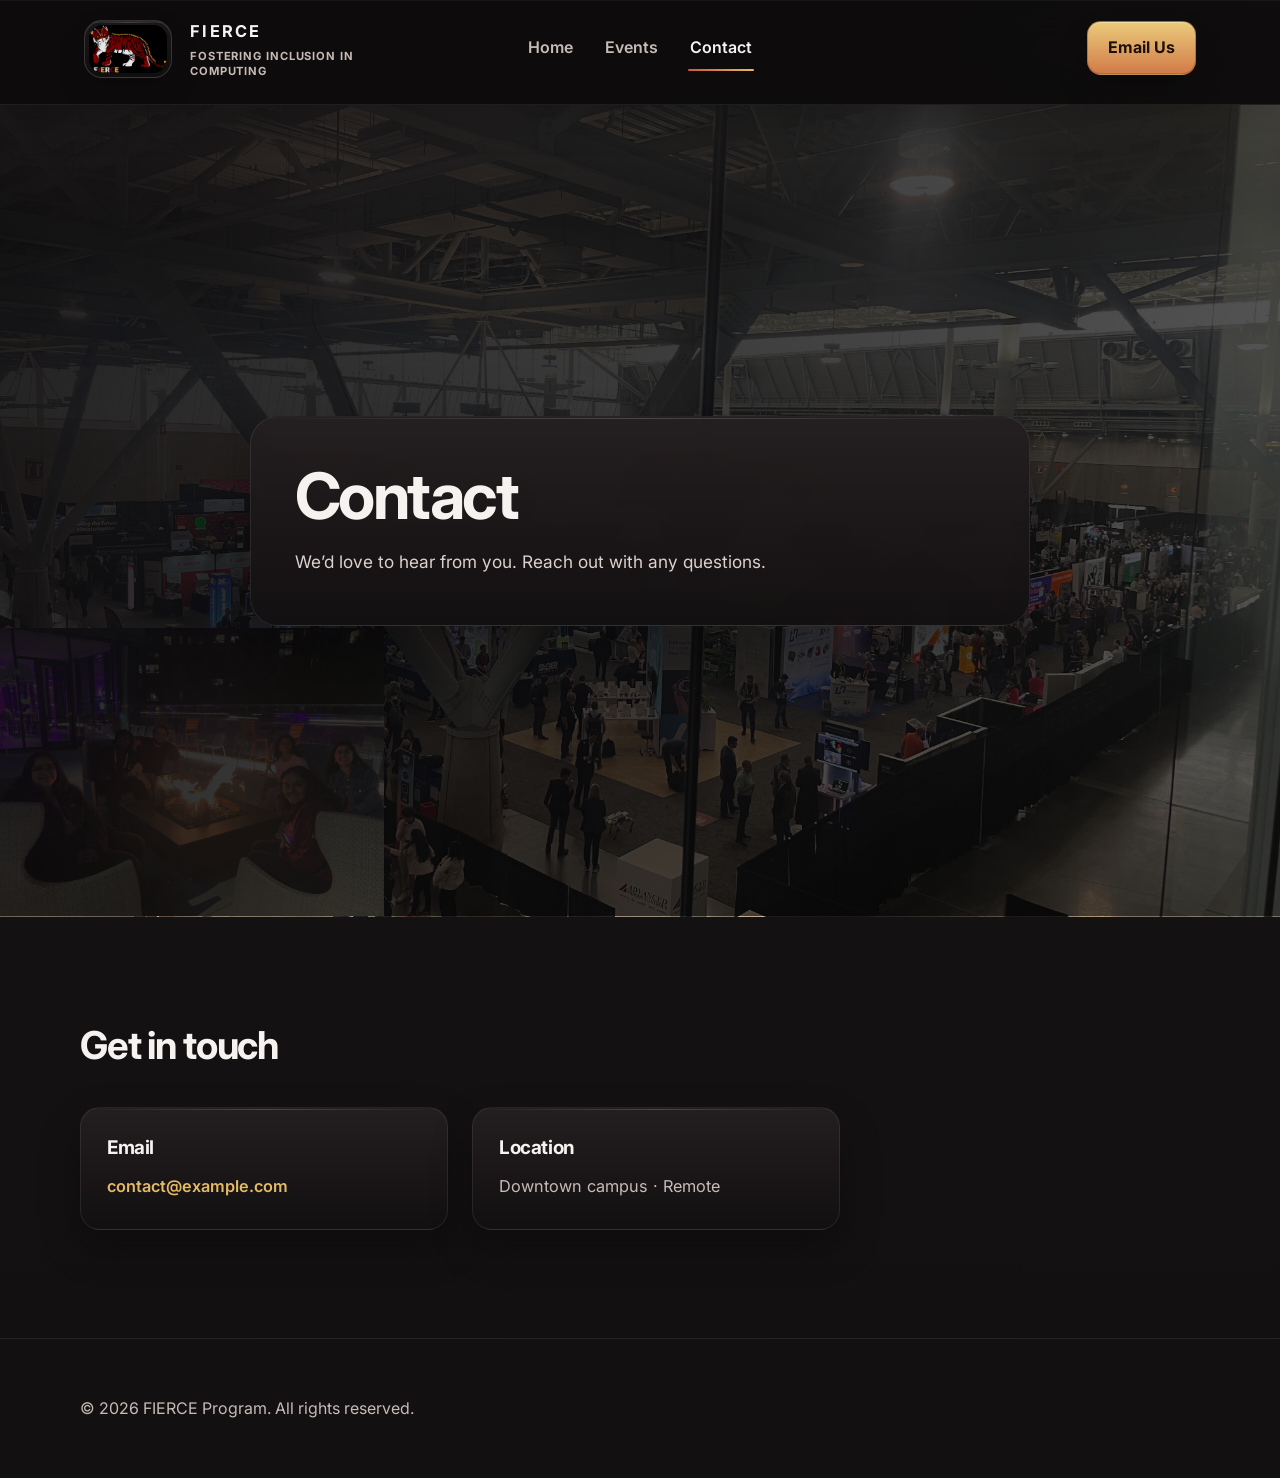
==== contact.html @ fc8a72c5 "added documentation and a feature where website users can click on different mentors cards to see a " ====
<!DOCTYPE html>
<html lang="en">
<head>
  <meta charset="UTF-8">
  <meta name="viewport" content="width=device-width, initial-scale=1.0">

  <!-- Page Title -->
  <title>Contact • FIERCE</title>

  <!-- Fonts -->
  <link rel="preconnect" href="https://fonts.googleapis.com">
  <link rel="preconnect" href="https://fonts.gstatic.com" crossorigin>
  <link href="https://fonts.googleapis.com/css2?family=Inter:wght@400;600;700&amp;display=swap" rel="stylesheet">

  <!-- Styles -->
  <link rel="stylesheet" href="./styles.css">

  <!-- SEO -->
  <meta name="description" content="Contact the FIERCE program. Reach out with questions or learn more about our community.">

  <!-- Open Graph -->
  <meta property="og:type" content="website">
  <meta property="og:title" content="FIERCE • Fostering Inclusion in Computing">
  <meta property="og:description" content="Building community and support for underrepresented students in computing.">
  <meta property="og:image" content="https://yourdomain.com/preview-image.jpg">

  <!-- Twitter -->
  <meta property="twitter:card" content="summary_large_image">
  <meta property="twitter:title" content="FIERCE Program">
  <meta property="twitter:description" content="Fostering Inclusion by Engaging in Real-World Computing Education.">
</head>

<body>
  <!-- Header -->
  <header class="site-header">
    <div class="nav-container">
      <div class="nav-left">
        <a href="./index.html" class="logo" aria-label="FIERCE Home">
          <span class="logo-media" aria-hidden="true">
            <img
              src="./images/fierce_logo.jpeg"
              alt=""
              class="logo-image"
              decoding="async"
            />
          </span>
          <span class="logo-copy">
            <span class="logo-text">FIERCE</span>
            <span class="logo-tagline">Fostering Inclusion in Computing</span>
          </span>
        </a>
      </div>

      <nav class="nav-center" aria-label="Primary navigation">
        <a href="./index.html" class="nav-link">Home</a>
        <a href="./programming.html" class="nav-link">Events</a>
        <a href="./contact.html" class="nav-link" aria-current="page">Contact</a>
      </nav>

      <div class="nav-right">
        <a href="mailto:contact@example.com" class="cta-button">Email Us</a>
      </div>
    </div>
  </header>

  <!-- Main Content -->
  <main>
    <section class="hero">
      <div class="hero-inner">
        <h1>Contact</h1>
        <p>We’d love to hear from you. Reach out with any questions.</p>
      </div>
    </section>

    <section class="section">
      <div class="container">
        <h2>Get in touch</h2>

        <div class="cards contact-grid">
          <div class="card">
            <h3>Email</h3>
            <p>
              <a href="mailto:contact@example.com" class="text-link">
                contact@example.com
              </a>
            </p>
          </div>

          <div class="card">
            <h3>Location</h3>
            <p>Downtown campus · Remote</p>
          </div>
        </div>
      </div>
    </section>
  </main>

  <!-- Footer -->
  <footer class="site-footer">
    <div class="container">
      <p>© <span id="year"></span> FIERCE Program. All rights reserved.</p>
    </div>
  </footer>

  <script src="./script.js"></script>
</body>
</html>
---- styles.css ----
/* -------------------------------
   Global variables
   ------------------------------- */
:root {
  --bg: #151112;
  --bg-elevated: #1d1819;
  --panel: rgba(29, 24, 25, 0.94);
  --panel-elevated: rgba(36, 31, 32, 0.97);
  --panel-soft: rgba(46, 40, 41, 0.92);
  --text: #f6f2f0;
  --muted: #c7bbb7;
  --muted-strong: #ddd1cd;
  --brand: #a4271f;
  --brand-strong: #cf5b33;
  --brand-highlight: #e4ba64;
  --border: rgba(255, 255, 255, 0.08);
  --border-strong: rgba(255, 255, 255, 0.15);
  --accent-border: rgba(228, 186, 100, 0.24);
  --button-text: #1a1109;
  --shadow-soft: 0 18px 40px rgba(0, 0, 0, 0.26);
  --shadow-strong: 0 28px 70px rgba(0, 0, 0, 0.36);
}

/* -------------------------------
   Base styles
   ------------------------------- */
* {
  box-sizing: border-box;
}

html, body {
  margin: 0;
  padding: 0;
  min-height: 100%;
  background:
    radial-gradient(1100px 620px at 14% -10%, rgba(164, 39, 31, 0.09), transparent 55%),
    radial-gradient(900px 560px at 100% 0%, rgba(228, 186, 100, 0.06), transparent 48%),
    linear-gradient(180deg, #171314 0%, #121011 100%);
  color: var(--text);
  font-family:
    'Inter',
    system-ui,
    -apple-system,
    'Segoe UI',
    Roboto,
    Helvetica,
    Arial,
    'Apple Color Emoji',
    'Segoe UI Emoji';
  scroll-behavior: smooth;
}

body {
  line-height: 1.7;
}

main {
  position: relative;
}

img {
  display: block;
  max-width: 100%;
}

a,
button {
  transition:
    color 180ms ease,
    border-color 180ms ease,
    background-color 180ms ease,
    transform 180ms ease,
    box-shadow 180ms ease;
}

:focus-visible {
  outline: 2px solid var(--brand-highlight);
  outline-offset: 3px;
}

/* -------------------------------
   Navigation
   ------------------------------- */
.site-header {
  position: sticky;
  top: 0;
  z-index: 1000;
  background: rgba(12, 10, 11, 0.82);
  backdrop-filter: blur(18px);
  border-bottom: 1px solid var(--border);
  box-shadow:
    inset 0 1px 0 rgba(255, 255, 255, 0.04),
    0 16px 36px rgba(0, 0, 0, 0.18);
}

.nav-container {
  max-width: 1160px;
  margin: 0 auto;
  padding: 18px 24px;
  display: grid;
  grid-template-columns: 1fr auto 1fr;
  align-items: center;
  gap: 18px;
}

.nav-left {
  justify-self: start;
}

.nav-center {
  justify-self: center;
  display: flex;
  gap: 28px;
}

.nav-right {
  justify-self: end;
}

.logo {
  display: inline-flex;
  align-items: center;
  gap: 18px;
  color: var(--text);
  text-decoration: none;
  font-weight: 700;
}

.logo-media,
.hero-inner,
.hero-brand-panel,
.card,
.person-face,
.faq details {
  position: relative;
  overflow: hidden;
}

.logo-media {
  width: 88px;
  flex-shrink: 0;
  padding: 4px;
  border-radius: 18px;
  background: linear-gradient(180deg, rgba(255, 255, 255, 0.05), rgba(255, 255, 255, 0.015));
  border: 1px solid var(--border-strong);
  box-shadow:
    inset 0 1px 0 rgba(255, 255, 255, 0.08),
    0 14px 28px rgba(0, 0, 0, 0.18);
}

.logo-media::before,
.hero-inner::before,
.hero-brand-panel::before,
.card::before,
.person-face::before,
.faq details::before {
  content: "";
  position: absolute;
  top: 1px;
  left: 1px;
  right: 1px;
  height: 1px;
  background: linear-gradient(90deg, transparent, rgba(255, 255, 255, 0.18), transparent);
  pointer-events: none;
}

.logo-image {
  width: 100%;
  height: auto;
  border-radius: 14px;
  background: #000000;
}

.logo-copy {
  display: flex;
  flex-direction: column;
  gap: 3px;
}

.logo-text {
  font-size: 1.02rem;
  letter-spacing: 0.14em;
  text-transform: uppercase;
}

.logo-tagline {
  max-width: 26ch;
  color: var(--muted);
  font-size: 0.7rem;
  letter-spacing: 0.08em;
  line-height: 1.4;
  text-transform: uppercase;
}

.nav-link {
  color: var(--muted);
  text-decoration: none;
  font-weight: 600;
  position: relative;
  display: inline-block;
  padding: 0 2px 10px;
}

.nav-link:hover {
  color: var(--text);
}

.nav-link[aria-current='page'] {
  color: var(--text);
}

.nav-link::after {
  content: "";
  position: absolute;
  left: 50%;
  bottom: 0;
  height: 2px;
  width: 100%;
  background: linear-gradient(90deg, var(--brand-strong), var(--brand-highlight));
  transform: translateX(-50%) scaleX(0);
  transform-origin: center;
  transition: transform 220ms ease;
  border-radius: 2px;
}

.nav-link:hover::after,
.nav-link[aria-current='page']::after {
  transform: translateX(-50%) scaleX(1);
}

.cta-button,
.hero .primary,
.hero .secondary {
  display: inline-block;
  position: relative;
  overflow: hidden;
  padding: 12px 20px;
  border-radius: 14px;
  text-decoration: none;
  font-weight: 700;
  box-shadow: var(--shadow-soft);
}

.cta-button,
.hero .primary {
  border: 1px solid rgba(112, 56, 18, 0.38);
  background: linear-gradient(180deg, #eacb7b 0%, #d27a48 100%);
  color: var(--button-text);
  box-shadow:
    inset 0 1px 0 rgba(255, 255, 255, 0.28),
    inset 0 -1px 0 rgba(101, 43, 16, 0.2),
    0 16px 30px rgba(0, 0, 0, 0.18);
}

.cta-button:hover,
.hero .primary:hover {
  transform: translateY(-1px);
  box-shadow:
    inset 0 1px 0 rgba(255, 255, 255, 0.32),
    inset 0 -1px 0 rgba(101, 43, 16, 0.24),
    0 18px 34px rgba(0, 0, 0, 0.22);
}

.hero .secondary {
  border: 1px solid var(--border-strong);
  background: linear-gradient(180deg, var(--panel-soft), rgba(21, 18, 19, 0.98));
  color: var(--text);
  box-shadow:
    inset 0 1px 0 rgba(255, 255, 255, 0.06),
    0 14px 28px rgba(0, 0, 0, 0.16);
}

.hero .secondary:hover {
  transform: translateY(-1px);
  border-color: var(--accent-border);
  background: linear-gradient(180deg, rgba(55, 47, 48, 0.94), rgba(24, 20, 21, 0.98));
}

/* -------------------------------
   Hero
   ------------------------------- */
.hero {
  min-height: calc(100vh - 88px);
  padding: 124px 24px 104px;
  background:
    linear-gradient(180deg, rgba(14, 12, 13, 0.16), rgba(14, 12, 13, 0.2)),
    url("./images/afterComference.jpeg") left bottom / 30% auto no-repeat,
    url("./images/boston2025ComferenceMembers.jpeg") right bottom / 28% auto no-repeat,
    url("./images/bostonFullComference.jpeg") center / cover no-repeat;
  border-bottom: 1px solid var(--border);
  display: flex;
  align-items: center;
  position: relative;
  overflow: hidden;
}

.hero::before {
  content: "";
  position: absolute;
  inset: 0;
  pointer-events: none;
  background:
    linear-gradient(120deg, rgba(11, 10, 11, 0.9) 0%, rgba(11, 10, 11, 0.76) 44%, rgba(11, 10, 11, 0.58) 100%),
    radial-gradient(900px 520px at 12% -12%, rgba(164, 39, 31, 0.16), transparent 58%),
    radial-gradient(760px 440px at 100% 0%, rgba(228, 186, 100, 0.1), transparent 48%);
}

.hero::after {
  content: "";
  position: absolute;
  top: 0;
  left: 0;
  right: 0;
  height: 120px;
  background: linear-gradient(180deg, rgba(255, 255, 255, 0.04), transparent);
  pointer-events: none;
}

.hero-inner {
  z-index: 1;
  max-width: 1120px;
  width: 100%;
  margin: 0 auto;
  padding: 44px 42px;
  background: linear-gradient(180deg, var(--panel-elevated), rgba(19, 16, 17, 0.98));
  border: 1px solid var(--border);
  border-radius: 28px;
  backdrop-filter: blur(12px);
  box-shadow: var(--shadow-strong);
}

.hero-inner--home {
  display: grid;
  grid-template-columns: minmax(0, 1.12fr) minmax(300px, 0.88fr);
  align-items: center;
  gap: 52px;
}

.hero-copy {
  display: flex;
  flex-direction: column;
  align-items: flex-start;
}

.hero-brand-panel {
  max-width: 420px;
  justify-self: end;
  padding: 20px;
  border-radius: 22px;
  background: linear-gradient(180deg, rgba(46, 40, 41, 0.94), rgba(23, 20, 21, 0.98));
  border: 1px solid var(--border-strong);
  box-shadow: 0 22px 48px rgba(0, 0, 0, 0.24);
}

.hero-brand-image {
  width: 100%;
  height: auto;
  border-radius: 16px;
  background: #000000;
}

.hero h1 {
  margin: 0;
  max-width: 9ch;
  font-size: clamp(3rem, 5vw, 4.4rem);
  line-height: 0.98;
  letter-spacing: -0.04em;
}

.hero p {
  margin: 18px 0 0 0;
  max-width: 60ch;
  color: var(--muted-strong);
  font-size: 1.08rem;
  line-height: 1.8;
}

.hero-actions {
  display: flex;
  flex-wrap: wrap;
  gap: 16px;
  margin-top: 30px;
}

.hero:not(.hero-home) .hero-inner {
  max-width: 780px;
  padding: 48px 44px;
}

.hero:not(.hero-home) h1 {
  max-width: none;
}

/* -------------------------------
   Sections
   ------------------------------- */
.section {
  padding: 108px 24px;
  border-bottom: 1px solid var(--border);
  background: transparent;
}

.section.alt {
  background: linear-gradient(180deg, rgba(18, 15, 16, 0.96), rgba(12, 10, 11, 0.98));
}

.container {
  max-width: 1120px;
  margin: 0 auto;
}

.section h2 {
  margin: 0 0 18px 0;
  font-size: clamp(2.15rem, 3vw, 2.8rem);
  line-height: 1.08;
  letter-spacing: -0.03em;
}

.section p {
  max-width: 68ch;
  margin: 0;
  color: var(--muted);
  font-size: 1.02rem;
}

.section p + p {
  margin-top: 18px;
}

/* Section fade-in animation */
.section .container {
  opacity: 0;
  transform: translateY(60px);
  transition:
    opacity 0.8s cubic-bezier(0.16, 1, 0.3, 1),
    transform 0.8s cubic-bezier(0.16, 1, 0.3, 1);
}

.section.visible .container {
  opacity: 1;
  transform: translateY(0);
}

/* Staggered animation for section content */
.section .card,
.section .list,
.section .faq,
.section .team-row,
.section h2,
.section p {
  opacity: 0;
  transform: translateY(40px);
  transition:
    opacity 0.6s cubic-bezier(0.16, 1, 0.3, 1),
    transform 0.6s cubic-bezier(0.16, 1, 0.3, 1);
}

.section.visible .card,
.section.visible .list,
.section.visible .faq,
.section.visible .team-row,
.section.visible h2,
.section.visible p {
  opacity: 1;
  transform: translateY(0);
}

/* Staggered transition timing */
.section.visible .container {
  transition-delay: 0.1s;
}

.section.visible h2 {
  transition-delay: 0.2s;
}

.section.visible p {
  transition-delay: 0.3s;
}

.section.visible .card:nth-child(1) { transition-delay: 0.4s; }
.section.visible .card:nth-child(2) { transition-delay: 0.5s; }
.section.visible .card:nth-child(3) { transition-delay: 0.6s; }
.section.visible .card:nth-child(4) { transition-delay: 0.7s; }
.section.visible .card:nth-child(5) { transition-delay: 0.8s; }
.section.visible .card:nth-child(6) { transition-delay: 0.9s; }

.section.visible .list,
.section.visible .faq,
.section.visible .team-row {
  transition-delay: 0.4s;
}

/* -------------------------------
   Cards and content
   ------------------------------- */
.cards {
  list-style: none;
  padding: 0;
  margin: 40px 0 0 0;
  display: grid;
  grid-template-columns: repeat(3, minmax(0, 1fr));
  gap: 24px;
}

.card {
  display: flex;
  flex-direction: column;
  height: 100%;
  padding: 28px 26px;
  background: linear-gradient(180deg, var(--panel-elevated), rgba(19, 16, 17, 0.98));
  border: 1px solid var(--border);
  border-radius: 20px;
  box-shadow: var(--shadow-soft);
}

.card img {
  width: 100%;
  max-height: 220px;
  object-fit: cover;
  border-radius: 14px;
  margin-bottom: 18px;
  box-shadow: 0 12px 28px rgba(0, 0, 0, 0.24);
}

.card h3,
.faq summary {
  color: var(--text);
}

.card h3 {
  margin: 0 0 14px 0;
  font-size: 1.18rem;
  line-height: 1.25;
  letter-spacing: -0.02em;
}

.card p,
.faq p,
.list {
  color: var(--muted);
}

.card p {
  margin: 0;
}

.contact-grid {
  max-width: 760px;
  grid-template-columns: repeat(2, minmax(0, 1fr));
}

.text-link {
  color: var(--brand-highlight);
  text-decoration: none;
  font-weight: 600;
  border-bottom: 1px solid transparent;
}

.text-link:hover {
  color: var(--text);
  border-bottom-color: var(--accent-border);
}

/* -------------------------------
   Team
   ------------------------------- */
.team-row {
  margin-top: 36px;
  display: flex;
  justify-content: center;
  gap: 28px;
  flex-wrap: wrap;
}

.person {
  position: relative;
  display: block;
  flex: 0 1 236px;
  width: 100%;
  max-width: 236px;
  min-height: 356px;
  padding: 0;
  border: 0;
  background: none;
  color: inherit;
  font: inherit;
  text-align: center;
  cursor: pointer;
  appearance: none;
  perspective: 1200px;
}

.person-inner {
  position: relative;
  display: block;
  width: 100%;
  min-height: 356px;
  transform-style: preserve-3d;
  transition: transform 420ms cubic-bezier(0.22, 1, 0.36, 1);
}

.person.is-flipped .person-inner {
  transform: rotateY(180deg);
}

.person-face {
  position: absolute;
  inset: 0;
  display: flex;
  flex-direction: column;
  align-items: center;
  padding: 30px 20px 28px;
  background: linear-gradient(180deg, var(--panel-elevated), rgba(18, 15, 16, 0.98));
  border: 1px solid var(--border);
  border-radius: 20px;
  box-shadow: var(--shadow-soft);
  backface-visibility: hidden;
  -webkit-backface-visibility: hidden;
}

.person-front {
  justify-content: flex-start;
}

.person-back {
  justify-content: center;
  gap: 12px;
  transform: rotateY(180deg);
  background: linear-gradient(180deg, rgba(44, 27, 20, 0.98), rgba(24, 18, 16, 0.98));
}

.person:hover .person-face {
  border-color: var(--accent-border);
}

.person:focus-visible {
  outline: none;
}

.person:focus-visible .person-face {
  border-color: var(--brand-highlight);
  box-shadow:
    0 0 0 3px rgba(228, 186, 100, 0.18),
    var(--shadow-soft);
}

.team-circle {
  display: block;
  width: 156px;
  height: 156px;
  margin-bottom: 20px;
  border-radius: 50%;
  overflow: hidden;
  border: 2px solid var(--border-strong);
  box-shadow: 0 12px 28px rgba(0, 0, 0, 0.24);
}

.team-circle img {
  width: 100%;
  height: 100%;
  object-fit: cover;
}

.team-info {
  display: flex;
  flex-direction: column;
  align-items: center;
}

.team-role {
  display: block;
  margin: 0 0 10px 0;
  color: var(--muted-strong);
  font-size: 0.82rem;
  font-weight: 700;
  letter-spacing: 0.08em;
  text-transform: uppercase;
}

.team-name {
  display: block;
  margin: 0 0 6px 0;
  color: var(--text);
  font-size: 1.02rem;
  font-weight: 600;
  line-height: 1.5;
}

.team-year {
  display: block;
  margin: 0;
  font-size: 0.94rem;
  font-weight: 500;
}

.team-bio {
  display: block;
  max-width: 19ch;
  color: var(--muted);
  font-size: 0.95rem;
  line-height: 1.7;
}

.team-hint {
  display: block;
  margin-top: auto;
  padding-top: 18px;
  color: var(--brand-highlight);
  font-size: 0.72rem;
  font-weight: 700;
  letter-spacing: 0.1em;
  text-transform: uppercase;
}

/* -------------------------------
   Lists and FAQ
   ------------------------------- */
.list {
  max-width: 62ch;
  margin: 28px 0 0 24px;
}

.list li + li {
  margin-top: 14px;
}

.faq {
  margin-top: 32px;
  display: grid;
  gap: 18px;
}

.faq details {
  padding: 18px 20px;
  background: linear-gradient(180deg, var(--panel-elevated), rgba(18, 15, 16, 0.98));
  border: 1px solid var(--border);
  border-radius: 20px;
  box-shadow: var(--shadow-soft);
}

.faq summary {
  cursor: pointer;
  font-size: 1.02rem;
  font-weight: 600;
  list-style: none;
}

.faq summary::-webkit-details-marker {
  display: none;
}

.faq p {
  margin-top: 14px;
}

/* -------------------------------
   Footer
   ------------------------------- */
.site-footer {
  padding: 56px 24px;
  color: var(--muted);
}

.site-footer p {
  margin: 0;
}

/* -------------------------------
   Responsive layout
   ------------------------------- */
@media (max-width: 1024px) {
  .hero {
    padding: 108px 24px 88px;
  }

  .hero-inner {
    padding: 38px 34px;
  }

  .hero-inner--home {
    grid-template-columns: 1fr;
    gap: 34px;
  }

  .hero-brand-panel {
    max-width: 440px;
    justify-self: start;
  }

  .cards {
    grid-template-columns: repeat(2, minmax(0, 1fr));
  }

  .nav-center {
    gap: 20px;
  }
}

@media (max-width: 780px) {
  .nav-container {
    grid-template-columns: 1fr;
    justify-items: center;
    padding: 18px 20px;
  }

  .nav-left,
  .nav-center,
  .nav-right {
    justify-self: center;
  }

  .nav-center {
    flex-wrap: wrap;
    justify-content: center;
    gap: 14px 18px;
  }

  .logo {
    flex-direction: column;
    gap: 12px;
    text-align: center;
  }

  .logo-copy {
    align-items: center;
  }

  .hero {
    min-height: auto;
    padding: 88px 20px 68px;
    background:
      linear-gradient(180deg, rgba(14, 12, 13, 0.14), rgba(14, 12, 13, 0.18)),
      url("./images/bostonFullComference.jpeg") center / cover no-repeat;
  }

  .hero-inner,
  .hero:not(.hero-home) .hero-inner {
    padding: 32px 28px;
  }

  .hero h1 {
    max-width: none;
    font-size: clamp(2.5rem, 9vw, 3.4rem);
  }

  .section {
    padding: 88px 20px;
  }

  .cards,
  .contact-grid {
    grid-template-columns: 1fr;
  }

  .card,
  .person-face {
    padding: 24px 22px;
  }

  .team-row {
    gap: 20px;
  }
}

@media (max-width: 560px) {
  .logo-media {
    width: 78px;
  }

  .logo-tagline {
    max-width: 24ch;
  }

  .hero-inner,
  .hero:not(.hero-home) .hero-inner {
    padding: 28px 20px;
  }

  .hero-actions {
    flex-direction: column;
    width: 100%;
  }

  .cta-button,
  .hero .primary,
  .hero .secondary {
    width: 100%;
    text-align: center;
  }

  .section {
    padding: 76px 20px;
  }

  .team-circle {
    width: 144px;
    height: 144px;
  }

  .person {
    flex-basis: 100%;
    max-width: none;
    min-height: 336px;
  }

  .person-inner {
    min-height: 336px;
  }
}
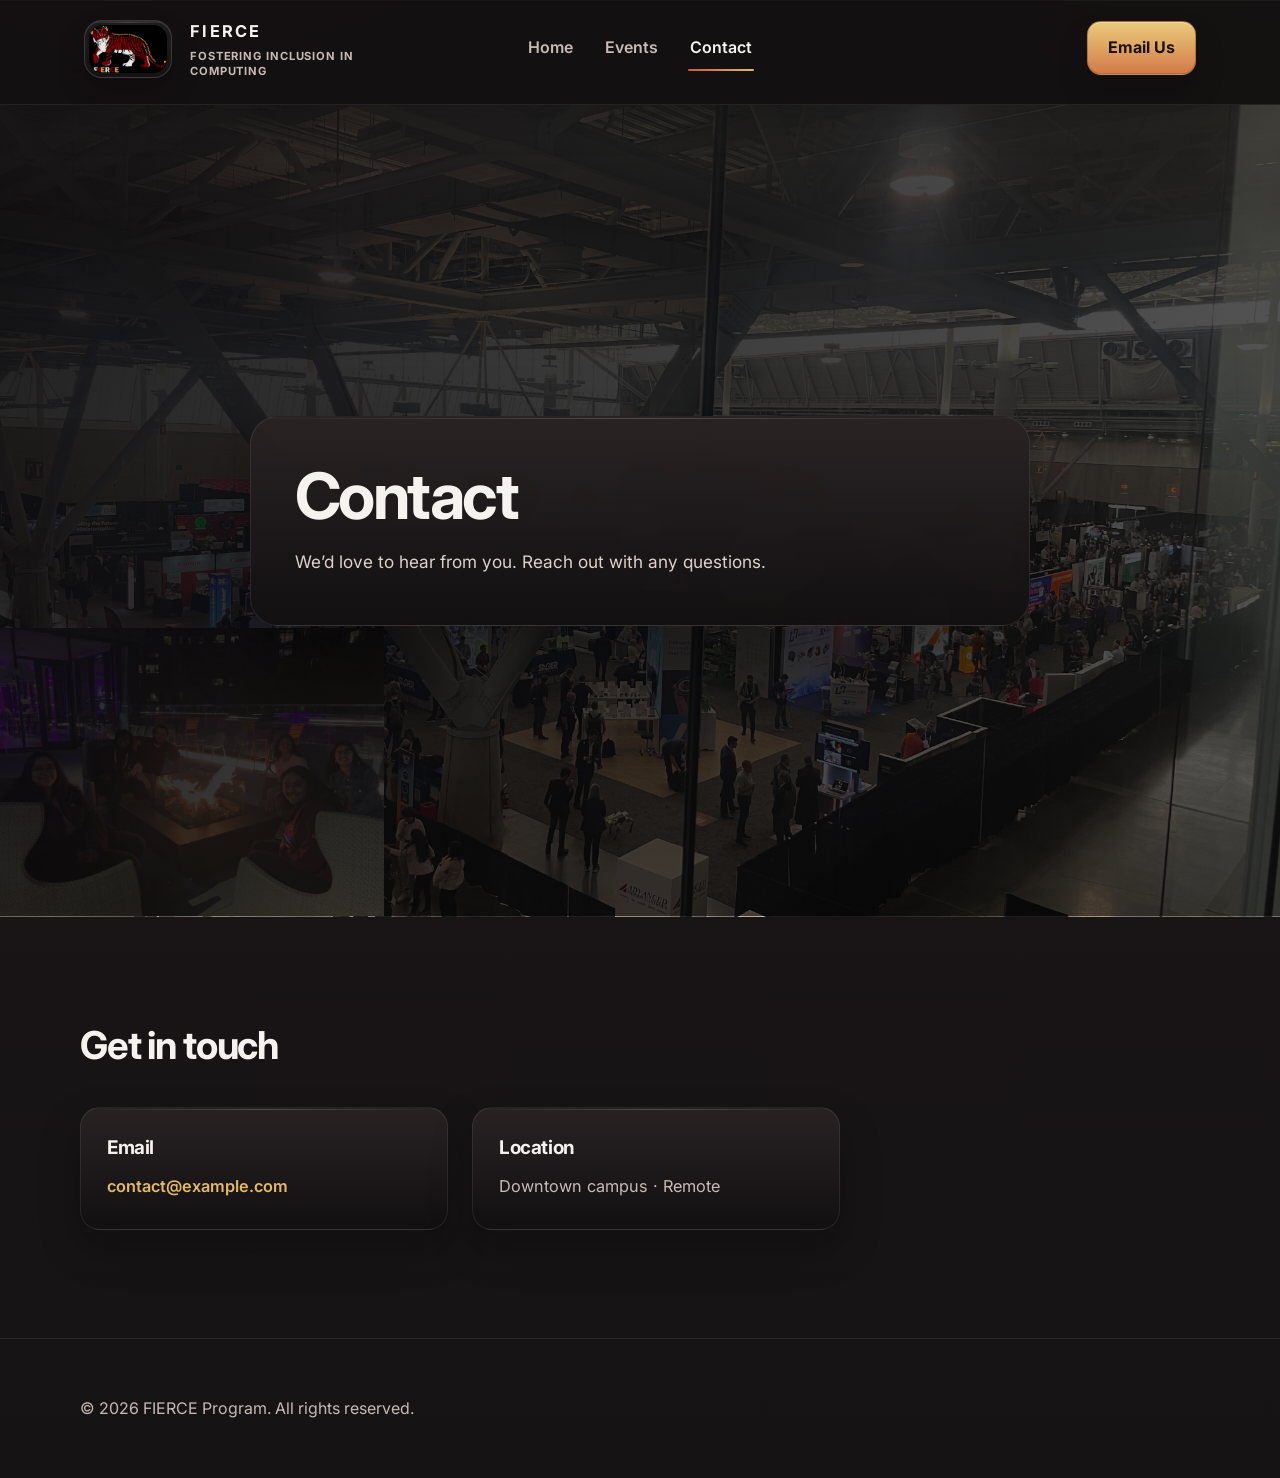
==== commit c56276fc: "added images to each mentor on website, and cleaned up code" ====
--- a/contact.html
+++ b/contact.html
@@ -3,6 +3,7 @@
 <head>
   <meta charset="UTF-8">
   <meta name="viewport" content="width=device-width, initial-scale=1.0">
+  <script>document.documentElement.classList.add('js');</script>
 
   <!-- Page Title -->
   <title>Contact • FIERCE</title>
--- a/styles.css
+++ b/styles.css
@@ -2,11 +2,11 @@
    Global variables
    ------------------------------- */
 :root {
-  --bg: #151112;
-  --bg-elevated: #1d1819;
-  --panel: rgba(29, 24, 25, 0.94);
-  --panel-elevated: rgba(36, 31, 32, 0.97);
-  --panel-soft: rgba(46, 40, 41, 0.92);
+  --bg: #1a1516;
+  --bg-elevated: #221d1e;
+  --panel: rgba(34, 28, 29, 0.94);
+  --panel-elevated: rgba(41, 35, 36, 0.97);
+  --panel-soft: rgba(51, 45, 46, 0.92);
   --text: #f6f2f0;
   --muted: #c7bbb7;
   --muted-strong: #ddd1cd;
@@ -35,7 +35,7 @@
   background:
     radial-gradient(1100px 620px at 14% -10%, rgba(164, 39, 31, 0.09), transparent 55%),
     radial-gradient(900px 560px at 100% 0%, rgba(228, 186, 100, 0.06), transparent 48%),
-    linear-gradient(180deg, #171314 0%, #121011 100%);
+    linear-gradient(180deg, #1c1718 0%, #161314 100%);
   color: var(--text);
   font-family:
     'Inter',
@@ -85,7 +85,7 @@
   position: sticky;
   top: 0;
   z-index: 1000;
-  background: rgba(12, 10, 11, 0.82);
+  background: rgba(18, 15, 16, 0.82);
   backdrop-filter: blur(18px);
   border-bottom: 1px solid var(--border);
   box-shadow:
@@ -329,7 +329,8 @@
   box-shadow: var(--shadow-strong);
 }
 
-.hero-inner--home {
+.hero-inner--home,
+.hero-inner--split {
   display: grid;
   grid-template-columns: minmax(0, 1.12fr) minmax(300px, 0.88fr);
   align-items: center;
@@ -387,6 +388,11 @@
   padding: 48px 44px;
 }
 
+.hero:not(.hero-home) .hero-inner--split {
+  max-width: 1120px;
+  padding: 44px 42px;
+}
+
 .hero:not(.hero-home) h1 {
   max-width: none;
 }
@@ -401,7 +407,7 @@
 }
 
 .section.alt {
-  background: linear-gradient(180deg, rgba(18, 15, 16, 0.96), rgba(12, 10, 11, 0.98));
+  background: linear-gradient(180deg, rgba(24, 20, 21, 0.96), rgba(17, 14, 15, 0.98));
 }
 
 .container {
@@ -428,7 +434,8 @@
 }
 
 /* Section fade-in animation */
-.section .container {
+/* Only hide section content when JS is active, so pages stay readable without it. */
+.js .section .container {
   opacity: 0;
   transform: translateY(60px);
   transition:
@@ -436,18 +443,18 @@
     transform 0.8s cubic-bezier(0.16, 1, 0.3, 1);
 }
 
-.section.visible .container {
+.js .section.visible .container {
   opacity: 1;
   transform: translateY(0);
 }
 
 /* Staggered animation for section content */
-.section .card,
-.section .list,
-.section .faq,
-.section .team-row,
-.section h2,
-.section p {
+.js .section .card,
+.js .section .list,
+.js .section .faq,
+.js .section .team-row,
+.js .section h2,
+.js .section p {
   opacity: 0;
   transform: translateY(40px);
   transition:
@@ -455,39 +462,39 @@
     transform 0.6s cubic-bezier(0.16, 1, 0.3, 1);
 }
 
-.section.visible .card,
-.section.visible .list,
-.section.visible .faq,
-.section.visible .team-row,
-.section.visible h2,
-.section.visible p {
+.js .section.visible .card,
+.js .section.visible .list,
+.js .section.visible .faq,
+.js .section.visible .team-row,
+.js .section.visible h2,
+.js .section.visible p {
   opacity: 1;
   transform: translateY(0);
 }
 
 /* Staggered transition timing */
-.section.visible .container {
+.js .section.visible .container {
   transition-delay: 0.1s;
 }
 
-.section.visible h2 {
+.js .section.visible h2 {
   transition-delay: 0.2s;
 }
 
-.section.visible p {
+.js .section.visible p {
   transition-delay: 0.3s;
 }
 
-.section.visible .card:nth-child(1) { transition-delay: 0.4s; }
-.section.visible .card:nth-child(2) { transition-delay: 0.5s; }
-.section.visible .card:nth-child(3) { transition-delay: 0.6s; }
-.section.visible .card:nth-child(4) { transition-delay: 0.7s; }
-.section.visible .card:nth-child(5) { transition-delay: 0.8s; }
-.section.visible .card:nth-child(6) { transition-delay: 0.9s; }
-
-.section.visible .list,
-.section.visible .faq,
-.section.visible .team-row {
+.js .section.visible .card:nth-child(1) { transition-delay: 0.4s; }
+.js .section.visible .card:nth-child(2) { transition-delay: 0.5s; }
+.js .section.visible .card:nth-child(3) { transition-delay: 0.6s; }
+.js .section.visible .card:nth-child(4) { transition-delay: 0.7s; }
+.js .section.visible .card:nth-child(5) { transition-delay: 0.8s; }
+.js .section.visible .card:nth-child(6) { transition-delay: 0.9s; }
+
+.js .section.visible .list,
+.js .section.visible .faq,
+.js .section.visible .team-row {
   transition-delay: 0.4s;
 }
 
@@ -656,10 +663,17 @@
   box-shadow: 0 12px 28px rgba(0, 0, 0, 0.24);
 }
 
-.team-circle img {
+.team-photo {
   width: 100%;
   height: 100%;
   object-fit: cover;
+}
+
+/* Optional portrait framing override for images that need a slightly tighter crop. */
+.team-photo--tight-crop {
+  object-position: center 32%;
+  transform: scale(1.06);
+  transform-origin: center;
 }
 
 .team-info {
@@ -778,7 +792,8 @@
     padding: 38px 34px;
   }
 
-  .hero-inner--home {
+  .hero-inner--home,
+  .hero-inner--split {
     grid-template-columns: 1fr;
     gap: 34px;
   }
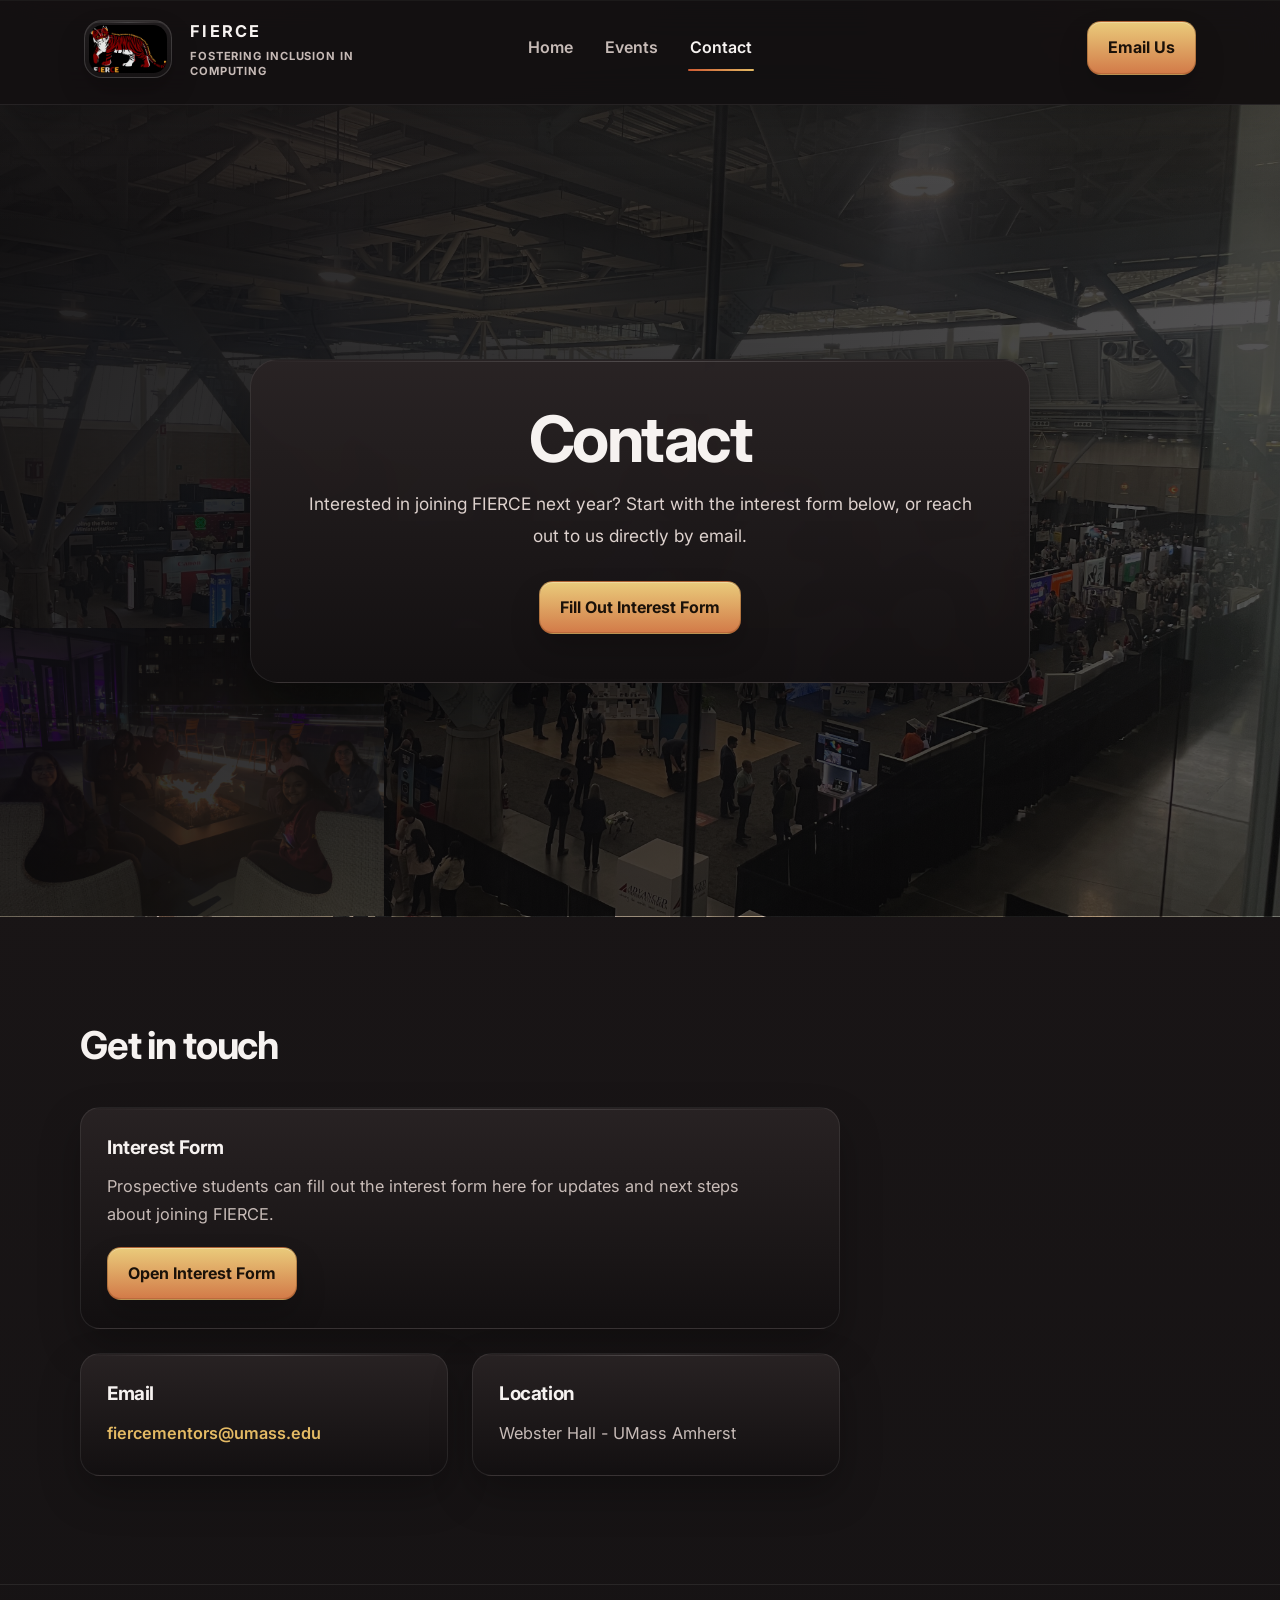
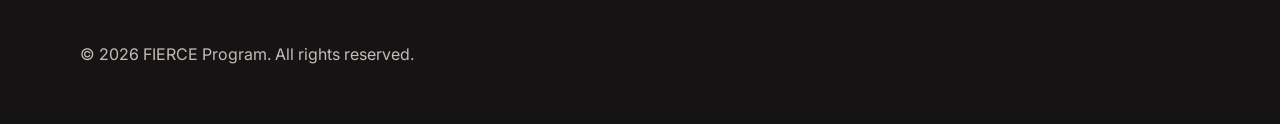
==== commit 5e72424c: "added interest form button" ====
--- a/contact.html
+++ b/contact.html
@@ -59,7 +59,7 @@
       </nav>
 
       <div class="nav-right">
-        <a href="mailto:contact@example.com" class="cta-button">Email Us</a>
+        <a href="mailto:fiercementors@umass.edu" class="cta-button">Email Us</a>
       </div>
     </div>
   </header>
@@ -67,9 +67,19 @@
   <!-- Main Content -->
   <main>
     <section class="hero">
-      <div class="hero-inner">
+      <div class="hero-inner contact-hero">
         <h1>Contact</h1>
-        <p>We’d love to hear from you. Reach out with any questions.</p>
+        <p>Interested in joining FIERCE next year? Start with the interest form below, or reach out to us directly by email.</p>
+        <div class="hero-actions">
+          <a
+            href="https://docs.google.com/forms/d/e/1FAIpQLSfsRoMs9Gl7cdrTk_PYPb7lgUEUQUqZNWuWayUYBTMablyPmA/viewform?usp=publish-editor"
+            class="primary"
+            target="_blank"
+            rel="noopener noreferrer"
+          >
+            Fill Out Interest Form
+          </a>
+        </div>
       </div>
     </section>
 
@@ -78,18 +88,31 @@
         <h2>Get in touch</h2>
 
         <div class="cards contact-grid">
+          <div class="card contact-card-wide">
+            <h3>Interest Form</h3>
+            <p>Prospective students can fill out the interest form here for updates and next steps about joining FIERCE.</p>
+            <a
+              href="https://docs.google.com/forms/d/e/1FAIpQLSfsRoMs9Gl7cdrTk_PYPb7lgUEUQUqZNWuWayUYBTMablyPmA/viewform?usp=publish-editor"
+              class="cta-button contact-action"
+              target="_blank"
+              rel="noopener noreferrer"
+            >
+              Open Interest Form
+            </a>
+          </div>
+
           <div class="card">
             <h3>Email</h3>
             <p>
-              <a href="mailto:contact@example.com" class="text-link">
-                contact@example.com
+              <a href="mailto:fiercementors@umass.edu" class="text-link">
+                fiercementors@umass.edu
               </a>
             </p>
           </div>
 
           <div class="card">
             <h3>Location</h3>
-            <p>Downtown campus · Remote</p>
+            <p>Webster Hall - UMass Amherst</p>
           </div>
         </div>
       </div>
--- a/styles.css
+++ b/styles.css
@@ -368,9 +368,54 @@
   letter-spacing: -0.04em;
 }
 
+.hero-title {
+  display: inline-flex;
+  flex-direction: column;
+  align-items: flex-start;
+  max-width: 34rem;
+}
+
+.hero-title-intro,
+.hero-title-main,
+.hero-title-expansion {
+  display: block;
+}
+
+.hero-title-intro {
+  margin-bottom: 0.55rem;
+  color: var(--muted-strong);
+  font-size: clamp(0.95rem, 1.3vw, 1.15rem);
+  font-weight: 700;
+  letter-spacing: 0.22em;
+  line-height: 1.2;
+  text-transform: uppercase;
+}
+
+.hero-title-main {
+  max-width: 8ch;
+}
+
+.hero-title-expansion {
+  width: fit-content;
+  max-width: none;
+  margin-bottom: 1rem;
+  padding: 0.5rem 1rem 0.55rem;
+  border: 1px solid rgba(228, 186, 100, 0.22);
+  border-radius: 999px;
+  background: linear-gradient(180deg, rgba(48, 38, 30, 0.72), rgba(30, 24, 21, 0.9));
+  color: var(--brand-highlight);
+  font-size: clamp(0.7rem, 0.9vw, 0.9rem);
+  line-height: 1.1;
+  letter-spacing: 0.03em;
+  white-space: nowrap;
+  box-shadow:
+    inset 0 1px 0 rgba(255, 255, 255, 0.05),
+    0 14px 30px rgba(0, 0, 0, 0.16);
+}
+
 .hero p {
   margin: 18px 0 0 0;
-  max-width: 60ch;
+  max-width: 66ch;
   color: var(--muted-strong);
   font-size: 1.08rem;
   line-height: 1.8;
@@ -555,6 +600,28 @@
 .contact-grid {
   max-width: 760px;
   grid-template-columns: repeat(2, minmax(0, 1fr));
+}
+
+.contact-hero {
+  text-align: center;
+}
+
+.contact-hero p {
+  margin-left: auto;
+  margin-right: auto;
+}
+
+.contact-hero .hero-actions {
+  justify-content: center;
+}
+
+.contact-card-wide {
+  grid-column: 1 / -1;
+}
+
+.contact-action {
+  margin-top: 18px;
+  align-self: flex-start;
 }
 
 .text-link {
@@ -727,6 +794,10 @@
   text-transform: uppercase;
 }
 
+.person-front .team-hint {
+  font-size: 0.78rem;
+}
+
 /* -------------------------------
    Lists and FAQ
    ------------------------------- */
@@ -859,6 +930,12 @@
     font-size: clamp(2.5rem, 9vw, 3.4rem);
   }
 
+  .hero-title-expansion {
+    margin-bottom: 0.9rem;
+    padding: 0.45rem 0.85rem 0.5rem;
+    font-size: 0.62rem;
+  }
+
   .section {
     padding: 88px 20px;
   }
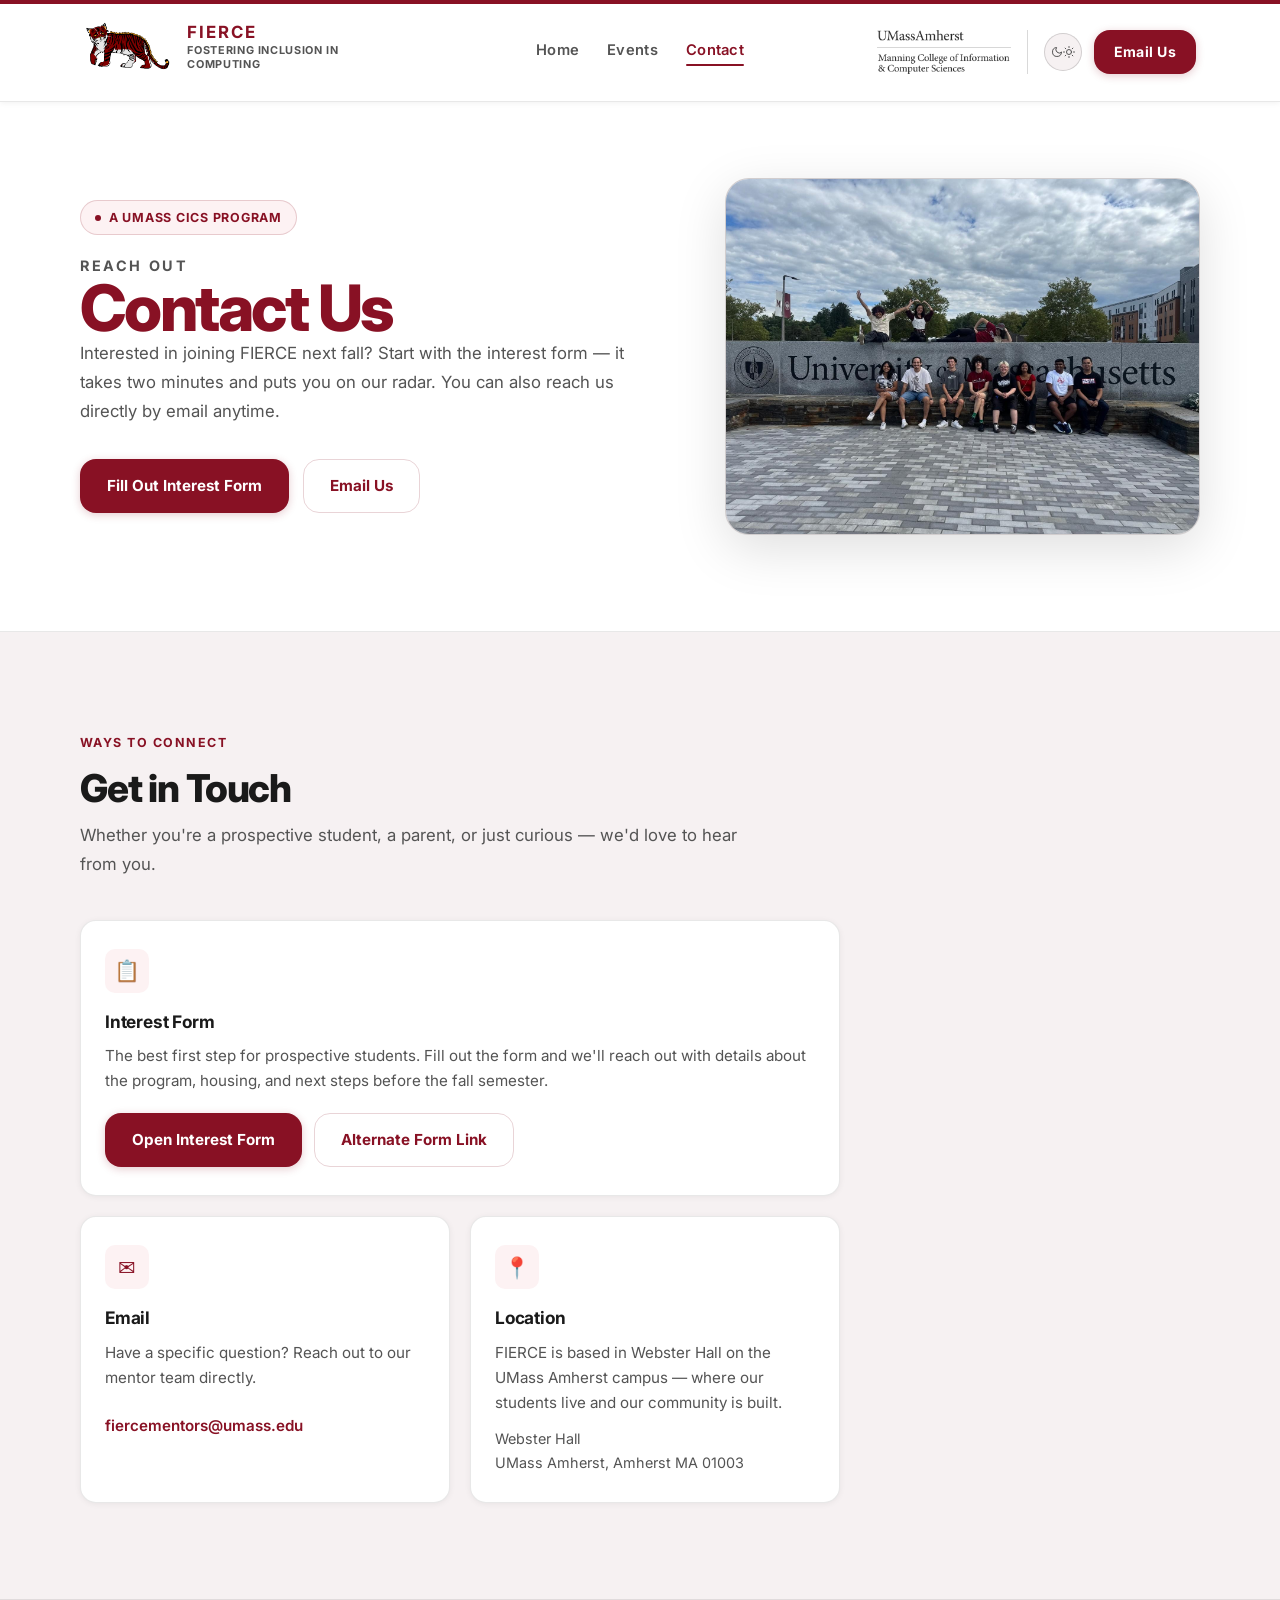
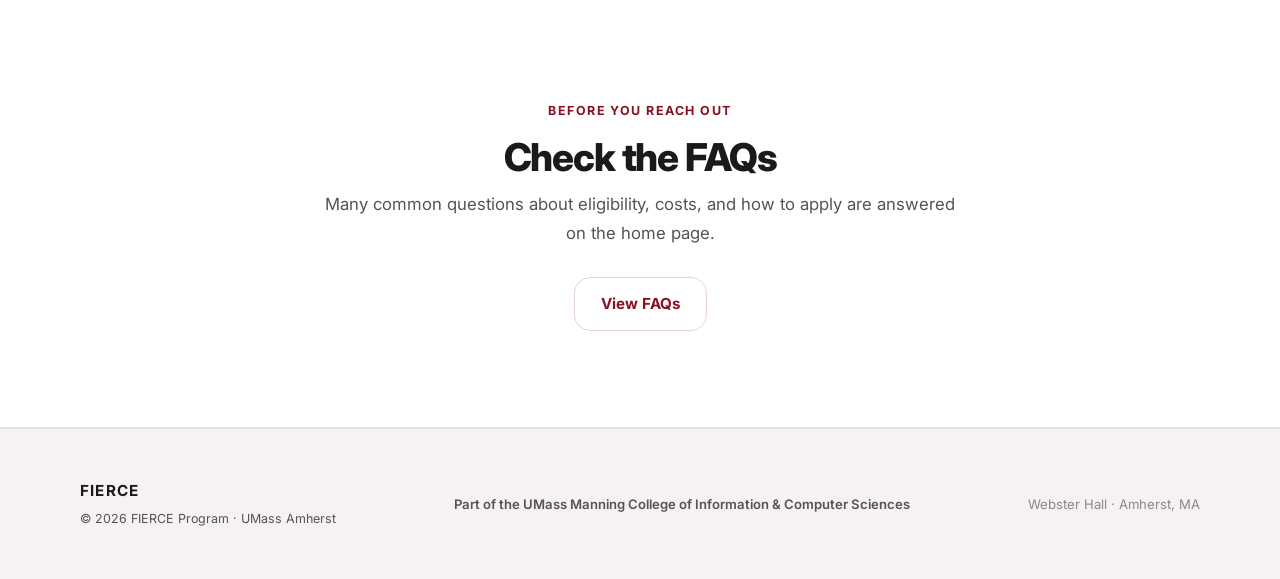
==== commit 584bf367: "cadabra" ====
--- a/contact.html
+++ b/contact.html
@@ -3,48 +3,28 @@
 <head>
   <meta charset="UTF-8">
   <meta name="viewport" content="width=device-width, initial-scale=1.0">
-  <script>document.documentElement.classList.add('js');</script>
-
-  <!-- Page Title -->
-  <title>Contact • FIERCE</title>
-
-  <!-- Fonts -->
+  <script>
+    (function() {
+      var saved = localStorage.getItem('fierceTheme');
+      if (saved) document.documentElement.setAttribute('data-theme', saved);
+      document.documentElement.classList.add('js');
+    })();
+  </script>
+  <title>Contact — FIERCE · UMass CICS</title>
   <link rel="preconnect" href="https://fonts.googleapis.com">
   <link rel="preconnect" href="https://fonts.gstatic.com" crossorigin>
-  <link href="https://fonts.googleapis.com/css2?family=Inter:wght@400;600;700&amp;display=swap" rel="stylesheet">
-
-  <!-- Styles -->
+  <link href="https://fonts.googleapis.com/css2?family=Inter:wght@400;500;600;700;800&display=swap" rel="stylesheet">
   <link rel="stylesheet" href="./styles.css">
-
-  <!-- SEO -->
-  <meta name="description" content="Contact the FIERCE program. Reach out with questions or learn more about our community.">
-
-  <!-- Open Graph -->
-  <meta property="og:type" content="website">
-  <meta property="og:title" content="FIERCE • Fostering Inclusion in Computing">
-  <meta property="og:description" content="Building community and support for underrepresented students in computing.">
-  <meta property="og:image" content="https://yourdomain.com/preview-image.jpg">
-
-  <!-- Twitter -->
-  <meta property="twitter:card" content="summary_large_image">
-  <meta property="twitter:title" content="FIERCE Program">
-  <meta property="twitter:description" content="Fostering Inclusion by Engaging in Real-World Computing Education.">
+  <meta name="description" content="Connect with FIERCE — fill out the interest form or reach out directly to learn more about joining the program.">
 </head>
-
 <body>
-  <!-- Header -->
+
+  <!-- nav -->
   <header class="site-header">
     <div class="nav-container">
       <div class="nav-left">
         <a href="./index.html" class="logo" aria-label="FIERCE Home">
-          <span class="logo-media" aria-hidden="true">
-            <img
-              src="./images/fierce_logo.jpeg"
-              alt=""
-              class="logo-image"
-              decoding="async"
-            />
-          </span>
+          <img src="./images/fierce_tiger_sticker.png" alt="" class="logo-tiger" decoding="async" aria-hidden="true" />
           <span class="logo-copy">
             <span class="logo-text">FIERCE</span>
             <span class="logo-tagline">Fostering Inclusion in Computing</span>
@@ -59,51 +39,123 @@
       </nav>
 
       <div class="nav-right">
+        <div class="nav-cics">
+          <img src="./images/Manning_CICS-vert-b&w.png" alt="UMass Manning CICS" class="nav-cics-logo" />
+        </div>
+        <button class="theme-toggle" id="theme-toggle" aria-label="Toggle light/dark mode" type="button">
+          <svg class="icon-moon" xmlns="http://www.w3.org/2000/svg" viewBox="0 0 24 24" fill="none" stroke="currentColor" stroke-width="2" stroke-linecap="round" stroke-linejoin="round" aria-hidden="true"><path d="M21 12.79A9 9 0 1 1 11.21 3 7 7 0 0 0 21 12.79z"/></svg>
+          <svg class="icon-sun" xmlns="http://www.w3.org/2000/svg" viewBox="0 0 24 24" fill="none" stroke="currentColor" stroke-width="2" stroke-linecap="round" stroke-linejoin="round" aria-hidden="true"><circle cx="12" cy="12" r="5"/><line x1="12" y1="1" x2="12" y2="3"/><line x1="12" y1="21" x2="12" y2="23"/><line x1="4.22" y1="4.22" x2="5.64" y2="5.64"/><line x1="18.36" y1="18.36" x2="19.78" y2="19.78"/><line x1="1" y1="12" x2="3" y2="12"/><line x1="21" y1="12" x2="23" y2="12"/><line x1="4.22" y1="19.78" x2="5.64" y2="18.36"/><line x1="18.36" y1="5.64" x2="19.78" y2="4.22"/></svg>
+        </button>
         <a href="mailto:fiercementors@umass.edu" class="cta-button">Email Us</a>
+      </div>
+
+      <button class="nav-hamburger" id="nav-hamburger" aria-label="Open navigation menu" aria-expanded="false" type="button">
+        <span class="hamburger-bar"></span>
+        <span class="hamburger-bar"></span>
+        <span class="hamburger-bar"></span>
+      </button>
+    </div>
+
+    <div class="nav-drawer" id="nav-drawer">
+      <div class="nav-drawer-inner">
+        <nav class="nav-drawer-links" aria-label="Mobile navigation">
+          <a href="./index.html" class="nav-link">Home</a>
+          <a href="./programming.html" class="nav-link">Events</a>
+          <a href="./contact.html" class="nav-link" aria-current="page">Contact</a>
+        </nav>
+        <div class="nav-drawer-bottom">
+          <button class="theme-toggle" aria-label="Toggle light/dark mode" type="button">
+            <svg class="icon-moon" xmlns="http://www.w3.org/2000/svg" viewBox="0 0 24 24" fill="none" stroke="currentColor" stroke-width="2" stroke-linecap="round" stroke-linejoin="round" aria-hidden="true"><path d="M21 12.79A9 9 0 1 1 11.21 3 7 7 0 0 0 21 12.79z"/></svg>
+            <svg class="icon-sun" xmlns="http://www.w3.org/2000/svg" viewBox="0 0 24 24" fill="none" stroke="currentColor" stroke-width="2" stroke-linecap="round" stroke-linejoin="round" aria-hidden="true"><circle cx="12" cy="12" r="5"/><line x1="12" y1="1" x2="12" y2="3"/><line x1="12" y1="21" x2="12" y2="23"/><line x1="4.22" y1="4.22" x2="5.64" y2="5.64"/><line x1="18.36" y1="18.36" x2="19.78" y2="19.78"/><line x1="1" y1="12" x2="3" y2="12"/><line x1="21" y1="12" x2="23" y2="12"/><line x1="4.22" y1="19.78" x2="5.64" y2="18.36"/><line x1="18.36" y1="5.64" x2="19.78" y2="4.22"/></svg>
+          </button>
+          <a href="mailto:fiercementors@umass.edu" class="cta-button">Email Us</a>
+        </div>
       </div>
     </div>
   </header>
 
-  <!-- Main Content -->
   <main>
+
+    <!-- hero -->
     <section class="hero">
-      <div class="hero-inner contact-hero">
-        <h1>Contact</h1>
-        <p>Interested in joining FIERCE next year? Start with the interest form below, or reach out to us directly by email.</p>
-        <div class="hero-actions">
-          <a
-            href="https://docs.google.com/forms/d/e/1FAIpQLSfsRoMs9Gl7cdrTk_PYPb7lgUEUQUqZNWuWayUYBTMablyPmA/viewform?usp=publish-editor"
-            class="primary"
-            target="_blank"
-            rel="noopener noreferrer"
-          >
-            Fill Out Interest Form
-          </a>
-        </div>
-      </div>
-    </section>
-
-    <section class="section">
-      <div class="container">
-        <h2>Get in touch</h2>
-
-        <div class="cards contact-grid">
-          <div class="card contact-card-wide">
-            <h3>Interest Form</h3>
-            <p>Prospective students can fill out the interest form here for updates and next steps about joining FIERCE.</p>
+      <div class="hero-inner">
+        <div class="hero-copy">
+          <span class="hero-badge">
+            <span class="hero-badge-dot"></span>
+            A UMass CICS Program
+          </span>
+          <h1>
+            <span class="hero-pretitle">Reach Out</span>
+            <span class="brand-word">Contact Us</span>
+          </h1>
+          <p class="hero-desc">
+            Interested in joining FIERCE next fall? Start with the interest form — it takes two minutes and puts you on our radar. You can also reach us directly by email anytime.
+          </p>
+          <div class="hero-actions">
             <a
-              href="https://docs.google.com/forms/d/e/1FAIpQLSfsRoMs9Gl7cdrTk_PYPb7lgUEUQUqZNWuWayUYBTMablyPmA/viewform?usp=publish-editor"
-              class="cta-button contact-action"
+              href="https://docs.google.com/forms/d/e/1FAIpQLSew4pa1JdKHlrvnweJweXvVA2nYrYq6j84JNCthol0vcb8Frw/viewform?usp=dialog"
+              class="btn btn-primary"
               target="_blank"
               rel="noopener noreferrer"
             >
-              Open Interest Form
+              Fill Out Interest Form
             </a>
+            <a href="mailto:fiercementors@umass.edu" class="btn btn-secondary">Email Us</a>
+          </div>
+        </div>
+
+        <div class="hero-photo-wrap">
+          <div class="hero-photo-frame">
+            <img
+              src="./images/welcome_umass.jpeg"
+              alt="Students at a UMass Amherst welcome event"
+              decoding="async"
+            />
+          </div>
+        </div>
+      </div>
+    </section>
+
+    <!-- contact details -->
+    <section class="section alt">
+      <div class="container">
+        <span class="section-label">Ways to Connect</span>
+        <h2>Get in Touch</h2>
+        <p class="section-lead">Whether you're a prospective student, a parent, or just curious — we'd love to hear from you.</p>
+
+        <div class="contact-grid">
+
+          <div class="card card-wide">
+            <div class="card-icon" aria-hidden="true">📋</div>
+            <h3>Interest Form</h3>
+            <p>
+              The best first step for prospective students. Fill out the form and we'll reach out with details about the program, housing, and next steps before the fall semester.
+            </p>
+            <div style="margin-top: 20px; display: flex; gap: 12px; flex-wrap: wrap;">
+              <a
+                href="https://docs.google.com/forms/d/e/1FAIpQLSew4pa1JdKHlrvnweJweXvVA2nYrYq6j84JNCthol0vcb8Frw/viewform?usp=dialog"
+                class="btn btn-primary"
+                target="_blank"
+                rel="noopener noreferrer"
+              >
+                Open Interest Form
+              </a>
+              <a
+                href="https://docs.google.com/forms/d/e/1FAIpQLSfsRoMs9Gl7cdrTk_PYPb7lgUEUQUqZNWuWayUYBTMablyPmA/viewform?usp=publish-editor"
+                class="btn btn-secondary"
+                target="_blank"
+                rel="noopener noreferrer"
+              >
+                Alternate Form Link
+              </a>
+            </div>
           </div>
 
           <div class="card">
+            <div class="card-icon" aria-hidden="true">✉️</div>
             <h3>Email</h3>
-            <p>
+            <p>Have a specific question? Reach out to our mentor team directly.</p>
+            <p style="margin-top: 12px;">
               <a href="mailto:fiercementors@umass.edu" class="text-link">
                 fiercementors@umass.edu
               </a>
@@ -111,20 +163,53 @@
           </div>
 
           <div class="card">
+            <div class="card-icon" aria-hidden="true">📍</div>
             <h3>Location</h3>
-            <p>Webster Hall - UMass Amherst</p>
-          </div>
+            <p>FIERCE is based in Webster Hall on the UMass Amherst campus — where our students live and our community is built.</p>
+            <p style="margin-top: 12px; color: var(--text-muted); font-size: 0.9rem;">
+              Webster Hall<br>
+              UMass Amherst, Amherst MA 01003
+            </p>
+          </div>
+
         </div>
       </div>
     </section>
+
+    <!-- faq quick link -->
+    <section class="section">
+      <div class="container" style="max-width: 640px; text-align: center;">
+        <span class="section-label">Before You Reach Out</span>
+        <h2>Check the FAQs</h2>
+        <p class="section-lead" style="margin: 0 auto 28px;">
+          Many common questions about eligibility, costs, and how to apply are answered on the home page.
+        </p>
+        <a href="./index.html#faqs" class="btn btn-secondary">View FAQs</a>
+      </div>
+    </section>
+
   </main>
 
-  <!-- Footer -->
+  <!-- footer -->
   <footer class="site-footer">
-    <div class="container">
-      <p>© <span id="year"></span> FIERCE Program. All rights reserved.</p>
+    <div class="footer-inner">
+      <div class="footer-brand">
+        <div>
+          <span class="footer-brand-name">FIERCE</span>
+          <br>
+          <span class="footer-brand-sub">© <span id="year"></span> FIERCE Program · UMass Amherst</span>
+        </div>
+      </div>
+      <div class="footer-cics">
+        <span class="footer-cics-text">Part of the UMass Manning College of Information &amp; Computer Sciences</span>
+      </div>
+      <p class="footer-copy">Webster Hall · Amherst, MA</p>
     </div>
   </footer>
+
+  <button class="back-to-top" id="back-to-top" aria-label="Back to top">
+    <svg xmlns="http://www.w3.org/2000/svg" viewBox="0 0 24 24" fill="none" stroke="currentColor" stroke-width="2.5" stroke-linecap="round" stroke-linejoin="round" aria-hidden="true"><polyline points="18 15 12 9 6 15"/></svg>
+  </button>
 
   <script src="./script.js"></script>
 </body>
--- a/styles.css
+++ b/styles.css
@@ -1,41 +1,76 @@
-/* -------------------------------
-   Global variables
-   ------------------------------- */
+/* fierce - umass cics rap */
+
+/* design tokens - light mode default */
 :root {
-  --bg: #1a1516;
-  --bg-elevated: #221d1e;
-  --panel: rgba(34, 28, 29, 0.94);
-  --panel-elevated: rgba(41, 35, 36, 0.97);
-  --panel-soft: rgba(51, 45, 46, 0.92);
-  --text: #f6f2f0;
-  --muted: #c7bbb7;
-  --muted-strong: #ddd1cd;
-  --brand: #a4271f;
-  --brand-strong: #cf5b33;
-  --brand-highlight: #e4ba64;
-  --border: rgba(255, 255, 255, 0.08);
-  --border-strong: rgba(255, 255, 255, 0.15);
-  --accent-border: rgba(228, 186, 100, 0.24);
-  --button-text: #1a1109;
-  --shadow-soft: 0 18px 40px rgba(0, 0, 0, 0.26);
-  --shadow-strong: 0 28px 70px rgba(0, 0, 0, 0.36);
-}
-
-/* -------------------------------
-   Base styles
-   ------------------------------- */
-* {
+  /* Backgrounds */
+  --bg:          #ffffff;
+  --bg-alt:      #f6f1f2;
+  --bg-card:     #ffffff;
+  --bg-nav:      rgba(255, 255, 255, 0.93);
+
+  /* Text */
+  --text:        #1a1a1a;
+  --text-muted:  #545454;
+  --text-xmuted: #888888;
+
+  /* Brand */
+  --brand:       #881124;
+  --brand-2:     #a51c30;
+  --brand-tint:  #fdf2f3;
+  --brand-border: rgba(136, 17, 36, 0.18);
+
+  /* UI chrome */
+  --border:      rgba(0, 0, 0, 0.09);
+  --border-mid:  rgba(0, 0, 0, 0.15);
+  --shadow-sm:   0 1px 6px rgba(0, 0, 0, 0.06);
+  --shadow-md:   0 4px 24px rgba(0, 0, 0, 0.09);
+  --shadow-lg:   0 14px 52px rgba(0, 0, 0, 0.13);
+
+  /* Radius */
+  --r-sm: 10px;
+  --r-md: 16px;
+  --r-lg: 24px;
+
+  /* Transition */
+  --t: 240ms ease;
+}
+
+/* dark mode overrides */
+[data-theme="dark"] {
+  --bg:          #131011;
+  --bg-alt:      #1c1718;
+  --bg-card:     #221d1e;
+  --bg-nav:      rgba(19, 16, 17, 0.93);
+
+  --text:        #f0ecea;
+  --text-muted:  #b8b0ae;
+  --text-xmuted: #7a7a7a;
+
+  --brand:       #d45a50;
+  --brand-2:     #e06a60;
+  --brand-tint:  rgba(200, 60, 50, 0.12);
+  --brand-border: rgba(212, 90, 80, 0.28);
+
+  --border:      rgba(255, 255, 255, 0.08);
+  --border-mid:  rgba(255, 255, 255, 0.15);
+  --shadow-sm:   0 1px 6px rgba(0, 0, 0, 0.3);
+  --shadow-md:   0 4px 24px rgba(0, 0, 0, 0.4);
+  --shadow-lg:   0 14px 52px rgba(0, 0, 0, 0.5);
+}
+
+/* reset and base styles */
+*, *::before, *::after {
   box-sizing: border-box;
 }
 
-html, body {
+html {
+  scroll-behavior: smooth;
+}
+
+body {
   margin: 0;
   padding: 0;
-  min-height: 100%;
-  background:
-    radial-gradient(1100px 620px at 14% -10%, rgba(164, 39, 31, 0.09), transparent 55%),
-    radial-gradient(900px 560px at 100% 0%, rgba(228, 186, 100, 0.06), transparent 48%),
-    linear-gradient(180deg, #1c1718 0%, #161314 100%);
+  background-color: var(--bg);
   color: var(--text);
   font-family:
     'Inter',
@@ -45,17 +80,10 @@
     Roboto,
     Helvetica,
     Arial,
-    'Apple Color Emoji',
-    'Segoe UI Emoji';
-  scroll-behavior: smooth;
-}
-
-body {
+    sans-serif;
+  font-size: 1rem;
   line-height: 1.7;
-}
-
-main {
-  position: relative;
+  transition: background-color var(--t), color var(--t);
 }
 
 img {
@@ -63,396 +91,434 @@
   max-width: 100%;
 }
 
-a,
-button {
-  transition:
-    color 180ms ease,
-    border-color 180ms ease,
-    background-color 180ms ease,
-    transform 180ms ease,
-    box-shadow 180ms ease;
+a {
+  transition: color var(--t), opacity var(--t);
 }
 
 :focus-visible {
-  outline: 2px solid var(--brand-highlight);
+  outline: 2px solid var(--brand);
   outline-offset: 3px;
 }
 
-/* -------------------------------
-   Navigation
-   ------------------------------- */
+/* thin maroon stripe fixed at the top of the page */
+body::before {
+  content: "";
+  display: block;
+  height: 4px;
+  background: var(--brand);
+  position: fixed;
+  top: 0;
+  left: 0;
+  right: 0;
+  z-index: 2000;
+}
+
+/* navigation */
 .site-header {
   position: sticky;
-  top: 0;
+  top: 4px; /* below the top stripe */
   z-index: 1000;
-  background: rgba(18, 15, 16, 0.82);
+  background: var(--bg-nav);
   backdrop-filter: blur(18px);
+  -webkit-backdrop-filter: blur(18px);
   border-bottom: 1px solid var(--border);
-  box-shadow:
-    inset 0 1px 0 rgba(255, 255, 255, 0.04),
-    0 16px 36px rgba(0, 0, 0, 0.18);
+  box-shadow: var(--shadow-sm);
+  transition: background var(--t), border-color var(--t), box-shadow var(--t);
 }
 
 .nav-container {
   max-width: 1160px;
   margin: 0 auto;
-  padding: 18px 24px;
+  padding: 16px 24px;
   display: grid;
   grid-template-columns: 1fr auto 1fr;
   align-items: center;
-  gap: 18px;
-}
-
-.nav-left {
-  justify-self: start;
-}
-
-.nav-center {
-  justify-self: center;
-  display: flex;
-  gap: 28px;
-}
-
-.nav-right {
-  justify-self: end;
-}
-
+  gap: 16px;
+}
+
+.nav-left  { justify-self: start; }
+.nav-center { justify-self: center; display: flex; gap: 28px; }
+.nav-right { justify-self: end; display: flex; align-items: center; gap: 12px; }
+
+/* cics logo in nav */
+.nav-cics {
+  display: flex;
+  align-items: center;
+  padding-right: 16px;
+  margin-right: 4px;
+  border-right: 1px solid var(--border-mid);
+}
+
+.nav-cics-logo {
+  height: 44px;
+  width: auto;
+  display: block;
+  opacity: 0.85;
+  transition: opacity var(--t), filter var(--t);
+}
+
+.nav-cics-logo:hover {
+  opacity: 1;
+}
+
+[data-theme="dark"] .nav-cics-logo {
+  filter: invert(1);
+  opacity: 0.75;
+}
+
+/* logo */
 .logo {
   display: inline-flex;
   align-items: center;
-  gap: 18px;
+  gap: 14px;
   color: var(--text);
   text-decoration: none;
   font-weight: 700;
 }
 
-.logo-media,
-.hero-inner,
-.hero-brand-panel,
-.card,
-.person-face,
-.faq details {
-  position: relative;
-  overflow: hidden;
-}
-
-.logo-media {
-  width: 88px;
+.logo-tiger {
+  height: 56px;
+  width: auto;
+  display: block;
   flex-shrink: 0;
-  padding: 4px;
-  border-radius: 18px;
-  background: linear-gradient(180deg, rgba(255, 255, 255, 0.05), rgba(255, 255, 255, 0.015));
-  border: 1px solid var(--border-strong);
-  box-shadow:
-    inset 0 1px 0 rgba(255, 255, 255, 0.08),
-    0 14px 28px rgba(0, 0, 0, 0.18);
-}
-
-.logo-media::before,
-.hero-inner::before,
-.hero-brand-panel::before,
-.card::before,
-.person-face::before,
-.faq details::before {
-  content: "";
-  position: absolute;
-  top: 1px;
-  left: 1px;
-  right: 1px;
-  height: 1px;
-  background: linear-gradient(90deg, transparent, rgba(255, 255, 255, 0.18), transparent);
-  pointer-events: none;
-}
-
-.logo-image {
-  width: 100%;
-  height: auto;
-  border-radius: 14px;
-  background: #000000;
 }
 
 .logo-copy {
   display: flex;
   flex-direction: column;
-  gap: 3px;
+  gap: 2px;
 }
 
 .logo-text {
-  font-size: 1.02rem;
-  letter-spacing: 0.14em;
+  font-size: 1.05rem;
+  letter-spacing: 0.12em;
   text-transform: uppercase;
+  color: var(--brand);
+  line-height: 1;
 }
 
 .logo-tagline {
-  max-width: 26ch;
-  color: var(--muted);
-  font-size: 0.7rem;
-  letter-spacing: 0.08em;
-  line-height: 1.4;
+  color: var(--text-muted);
+  font-size: 0.68rem;
+  letter-spacing: 0.06em;
   text-transform: uppercase;
-}
-
+  line-height: 1.3;
+  max-width: 28ch;
+}
+
+/* nav links */
 .nav-link {
-  color: var(--muted);
+  color: var(--text-muted);
   text-decoration: none;
   font-weight: 600;
+  font-size: 0.92rem;
+  letter-spacing: 0.02em;
   position: relative;
-  display: inline-block;
-  padding: 0 2px 10px;
-}
-
-.nav-link:hover {
-  color: var(--text);
-}
-
-.nav-link[aria-current='page'] {
-  color: var(--text);
+  padding-bottom: 3px;
+  transition: color var(--t);
+}
+
+.nav-link:hover,
+.nav-link[aria-current="page"] {
+  color: var(--brand);
 }
 
 .nav-link::after {
   content: "";
   position: absolute;
-  left: 50%;
+  left: 0;
+  right: 0;
   bottom: 0;
   height: 2px;
-  width: 100%;
-  background: linear-gradient(90deg, var(--brand-strong), var(--brand-highlight));
-  transform: translateX(-50%) scaleX(0);
-  transform-origin: center;
+  background: var(--brand);
+  border-radius: 2px;
+  transform: scaleX(0);
   transition: transform 220ms ease;
-  border-radius: 2px;
 }
 
 .nav-link:hover::after,
-.nav-link[aria-current='page']::after {
-  transform: translateX(-50%) scaleX(1);
-}
-
-.cta-button,
-.hero .primary,
-.hero .secondary {
-  display: inline-block;
-  position: relative;
-  overflow: hidden;
-  padding: 12px 20px;
-  border-radius: 14px;
+.nav-link[aria-current="page"]::after {
+  transform: scaleX(1);
+}
+
+/* theme toggle button */
+.theme-toggle {
+  display: flex;
+  align-items: center;
+  justify-content: center;
+  width: 38px;
+  height: 38px;
+  border: 1px solid var(--border-mid);
+  border-radius: 50%;
+  background: var(--bg-alt);
+  color: var(--text-muted);
+  cursor: pointer;
+  transition: background var(--t), color var(--t), border-color var(--t);
+  flex-shrink: 0;
+}
+
+.theme-toggle:hover {
+  background: var(--brand-tint);
+  border-color: var(--brand-border);
+  color: var(--brand);
+}
+
+.theme-toggle svg {
+  width: 16px;
+  height: 16px;
+  display: block;
+}
+
+/* light mode shows moon, dark mode shows sun */
+.icon-sun  { display: none; }
+.icon-moon { display: block; }
+
+/* dark mode flips which icon shows */
+[data-theme="dark"] .icon-sun  { display: block; }
+[data-theme="dark"] .icon-moon { display: none; }
+
+/* cta button */
+.cta-button {
+  display: inline-flex;
+  align-items: center;
+  padding: 10px 20px;
+  border-radius: var(--r-md);
+  background: var(--brand);
+  color: #ffffff;
   text-decoration: none;
   font-weight: 700;
-  box-shadow: var(--shadow-soft);
-}
-
-.cta-button,
-.hero .primary {
-  border: 1px solid rgba(112, 56, 18, 0.38);
-  background: linear-gradient(180deg, #eacb7b 0%, #d27a48 100%);
-  color: var(--button-text);
-  box-shadow:
-    inset 0 1px 0 rgba(255, 255, 255, 0.28),
-    inset 0 -1px 0 rgba(101, 43, 16, 0.2),
-    0 16px 30px rgba(0, 0, 0, 0.18);
-}
-
-.cta-button:hover,
-.hero .primary:hover {
+  font-size: 0.88rem;
+  letter-spacing: 0.03em;
+  transition: background var(--t), box-shadow var(--t), transform var(--t);
+  box-shadow: 0 2px 8px rgba(136, 17, 36, 0.22);
+}
+
+.cta-button:hover {
+  background: var(--brand-2);
   transform: translateY(-1px);
-  box-shadow:
-    inset 0 1px 0 rgba(255, 255, 255, 0.32),
-    inset 0 -1px 0 rgba(101, 43, 16, 0.24),
-    0 18px 34px rgba(0, 0, 0, 0.22);
-}
-
-.hero .secondary {
-  border: 1px solid var(--border-strong);
-  background: linear-gradient(180deg, var(--panel-soft), rgba(21, 18, 19, 0.98));
+  box-shadow: 0 6px 20px rgba(136, 17, 36, 0.3);
+}
+
+/* buttons */
+.btn {
+  display: inline-flex;
+  align-items: center;
+  justify-content: center;
+  padding: 13px 26px;
+  border-radius: var(--r-md);
+  text-decoration: none;
+  font-weight: 700;
+  font-size: 0.95rem;
+  transition: background var(--t), color var(--t), box-shadow var(--t), transform var(--t), border-color var(--t);
+}
+
+.btn-primary {
+  background: var(--brand);
+  color: #ffffff;
+  border: 1px solid transparent;
+  box-shadow: 0 2px 8px rgba(136, 17, 36, 0.22);
+}
+
+.btn-primary:hover {
+  background: var(--brand-2);
+  transform: translateY(-2px);
+  box-shadow: 0 8px 24px rgba(136, 17, 36, 0.3);
+}
+
+.btn-secondary {
+  background: transparent;
+  color: var(--brand);
+  border: 1.5px solid var(--brand-border);
+}
+
+.btn-secondary:hover {
+  background: var(--brand-tint);
+  border-color: var(--brand);
+  transform: translateY(-2px);
+}
+
+/* cics affiliation badge */
+.cics-badge {
+  display: inline-flex;
+  align-items: center;
+  gap: 8px;
+  padding: 6px 14px;
+  border-radius: 999px;
+  border: 1px solid var(--brand-border);
+  background: var(--brand-tint);
+  color: var(--brand);
+  font-size: 0.78rem;
+  font-weight: 700;
+  letter-spacing: 0.06em;
+  text-transform: uppercase;
+  text-decoration: none;
+}
+
+.cics-badge img {
+  height: 20px;
+  width: auto;
+}
+
+/* hero section */
+.hero {
+  padding: 80px 24px 96px;
+  background: var(--bg);
+  border-bottom: 1px solid var(--border);
+  transition: background var(--t);
+}
+
+.hero-inner {
+  max-width: 1120px;
+  margin: 0 auto;
+  display: grid;
+  grid-template-columns: minmax(0, 1.1fr) minmax(0, 0.9fr);
+  align-items: center;
+  gap: 64px;
+}
+
+.hero-inner--center {
+  max-width: 720px;
+  display: block;
+  text-align: center;
+}
+
+.hero-copy {
+  display: flex;
+  flex-direction: column;
+  align-items: flex-start;
+  gap: 0;
+}
+
+.hero-badge {
+  display: inline-flex;
+  align-items: center;
+  gap: 8px;
+  margin-bottom: 24px;
+  padding: 6px 14px;
+  border-radius: 999px;
+  border: 1px solid var(--brand-border);
+  background: var(--brand-tint);
+  color: var(--brand);
+  font-size: 0.78rem;
+  font-weight: 700;
+  letter-spacing: 0.06em;
+  text-transform: uppercase;
+}
+
+.hero-badge-dot {
+  width: 6px;
+  height: 6px;
+  border-radius: 50%;
+  background: var(--brand);
+  flex-shrink: 0;
+}
+
+.hero-pretitle {
+  display: block;
+  margin-bottom: 4px;
+  color: var(--text-muted);
+  font-size: 0.9rem;
+  font-weight: 700;
+  letter-spacing: 0.18em;
+  text-transform: uppercase;
+}
+
+.hero h1 {
+  margin: 0;
+  font-size: clamp(3rem, 5vw, 4.6rem);
+  font-weight: 800;
+  line-height: 0.96;
+  letter-spacing: -0.04em;
   color: var(--text);
-  box-shadow:
-    inset 0 1px 0 rgba(255, 255, 255, 0.06),
-    0 14px 28px rgba(0, 0, 0, 0.16);
-}
-
-.hero .secondary:hover {
-  transform: translateY(-1px);
-  border-color: var(--accent-border);
-  background: linear-gradient(180deg, rgba(55, 47, 48, 0.94), rgba(24, 20, 21, 0.98));
-}
-
-/* -------------------------------
-   Hero
-   ------------------------------- */
-.hero {
-  min-height: calc(100vh - 88px);
-  padding: 124px 24px 104px;
-  background:
-    linear-gradient(180deg, rgba(14, 12, 13, 0.16), rgba(14, 12, 13, 0.2)),
-    url("./images/afterComference.jpeg") left bottom / 30% auto no-repeat,
-    url("./images/boston2025ComferenceMembers.jpeg") right bottom / 28% auto no-repeat,
-    url("./images/bostonFullComference.jpeg") center / cover no-repeat;
-  border-bottom: 1px solid var(--border);
-  display: flex;
-  align-items: center;
+}
+
+.hero h1 .brand-word {
+  color: var(--brand);
+  display: block;
+}
+
+.hero-subtitle {
+  display: block;
+  margin-top: 10px;
+  margin-bottom: 20px;
+  max-width: 44ch;
+  color: var(--text-muted);
+  font-size: 1rem;
+  font-weight: 400;
+  letter-spacing: 0;
+  line-height: 1.6;
+}
+
+.hero-desc {
+  margin: 0;
+  max-width: 52ch;
+  color: var(--text-muted);
+  font-size: 1.05rem;
+  line-height: 1.75;
+}
+
+.hero-actions {
+  display: flex;
+  flex-wrap: wrap;
+  gap: 14px;
+  margin-top: 32px;
+}
+
+/* hero photo side */
+.hero-photo-wrap {
   position: relative;
+}
+
+.hero-photo-frame {
+  border-radius: var(--r-lg);
   overflow: hidden;
-}
-
-.hero::before {
+  border: 1px solid var(--border-mid);
+  box-shadow: var(--shadow-lg);
+  aspect-ratio: 4 / 3;
+  background: var(--bg-alt);
+}
+
+.hero-photo-frame img {
+  width: 100%;
+  height: 100%;
+  object-fit: cover;
+  display: block;
+}
+
+/* decorative accent behind photo */
+.hero-photo-wrap::before {
   content: "";
   position: absolute;
-  inset: 0;
-  pointer-events: none;
-  background:
-    linear-gradient(120deg, rgba(11, 10, 11, 0.9) 0%, rgba(11, 10, 11, 0.76) 44%, rgba(11, 10, 11, 0.58) 100%),
-    radial-gradient(900px 520px at 12% -12%, rgba(164, 39, 31, 0.16), transparent 58%),
-    radial-gradient(760px 440px at 100% 0%, rgba(228, 186, 100, 0.1), transparent 48%);
-}
-
-.hero::after {
-  content: "";
-  position: absolute;
-  top: 0;
-  left: 0;
-  right: 0;
-  height: 120px;
-  background: linear-gradient(180deg, rgba(255, 255, 255, 0.04), transparent);
-  pointer-events: none;
-}
-
-.hero-inner {
-  z-index: 1;
-  max-width: 1120px;
-  width: 100%;
-  margin: 0 auto;
-  padding: 44px 42px;
-  background: linear-gradient(180deg, var(--panel-elevated), rgba(19, 16, 17, 0.98));
-  border: 1px solid var(--border);
-  border-radius: 28px;
-  backdrop-filter: blur(12px);
-  box-shadow: var(--shadow-strong);
-}
-
-.hero-inner--home,
-.hero-inner--split {
-  display: grid;
-  grid-template-columns: minmax(0, 1.12fr) minmax(300px, 0.88fr);
-  align-items: center;
-  gap: 52px;
-}
-
-.hero-copy {
-  display: flex;
-  flex-direction: column;
-  align-items: flex-start;
-}
-
-.hero-brand-panel {
-  max-width: 420px;
-  justify-self: end;
-  padding: 20px;
-  border-radius: 22px;
-  background: linear-gradient(180deg, rgba(46, 40, 41, 0.94), rgba(23, 20, 21, 0.98));
-  border: 1px solid var(--border-strong);
-  box-shadow: 0 22px 48px rgba(0, 0, 0, 0.24);
-}
-
-.hero-brand-image {
-  width: 100%;
-  height: auto;
-  border-radius: 16px;
-  background: #000000;
-}
-
-.hero h1 {
+  inset: -12px -12px 12px 12px;
+  border-radius: var(--r-lg);
+  border: 2px solid var(--brand-border);
+  z-index: -1;
+}
+
+/* center hero variant for inner pages */
+.hero-inner--center h1 {
   margin: 0;
-  max-width: 9ch;
-  font-size: clamp(3rem, 5vw, 4.4rem);
-  line-height: 0.98;
-  letter-spacing: -0.04em;
-}
-
-.hero-title {
-  display: inline-flex;
-  flex-direction: column;
-  align-items: flex-start;
-  max-width: 34rem;
-}
-
-.hero-title-intro,
-.hero-title-main,
-.hero-title-expansion {
-  display: block;
-}
-
-.hero-title-intro {
-  margin-bottom: 0.55rem;
-  color: var(--muted-strong);
-  font-size: clamp(0.95rem, 1.3vw, 1.15rem);
-  font-weight: 700;
-  letter-spacing: 0.22em;
-  line-height: 1.2;
-  text-transform: uppercase;
-}
-
-.hero-title-main {
-  max-width: 8ch;
-}
-
-.hero-title-expansion {
-  width: fit-content;
-  max-width: none;
-  margin-bottom: 1rem;
-  padding: 0.5rem 1rem 0.55rem;
-  border: 1px solid rgba(228, 186, 100, 0.22);
-  border-radius: 999px;
-  background: linear-gradient(180deg, rgba(48, 38, 30, 0.72), rgba(30, 24, 21, 0.9));
-  color: var(--brand-highlight);
-  font-size: clamp(0.7rem, 0.9vw, 0.9rem);
-  line-height: 1.1;
-  letter-spacing: 0.03em;
-  white-space: nowrap;
-  box-shadow:
-    inset 0 1px 0 rgba(255, 255, 255, 0.05),
-    0 14px 30px rgba(0, 0, 0, 0.16);
-}
-
-.hero p {
-  margin: 18px 0 0 0;
-  max-width: 66ch;
-  color: var(--muted-strong);
-  font-size: 1.08rem;
-  line-height: 1.8;
-}
-
-.hero-actions {
-  display: flex;
-  flex-wrap: wrap;
-  gap: 16px;
-  margin-top: 30px;
-}
-
-.hero:not(.hero-home) .hero-inner {
-  max-width: 780px;
-  padding: 48px 44px;
-}
-
-.hero:not(.hero-home) .hero-inner--split {
-  max-width: 1120px;
-  padding: 44px 42px;
-}
-
-.hero:not(.hero-home) h1 {
-  max-width: none;
-}
-
-/* -------------------------------
-   Sections
-   ------------------------------- */
+  font-size: clamp(2.4rem, 4.5vw, 3.6rem);
+}
+
+.hero-inner--center .hero-desc {
+  margin: 16px auto 0;
+}
+
+.hero-inner--center .hero-actions {
+  justify-content: center;
+}
+
+/* sections */
 .section {
-  padding: 108px 24px;
+  padding: 96px 24px;
   border-bottom: 1px solid var(--border);
-  background: transparent;
+  background: var(--bg);
+  transition: background var(--t);
 }
 
 .section.alt {
-  background: linear-gradient(180deg, rgba(24, 20, 21, 0.96), rgba(17, 14, 15, 0.98));
+  background: var(--bg-alt);
 }
 
 .container {
@@ -461,217 +527,399 @@
 }
 
 .section h2 {
-  margin: 0 0 18px 0;
-  font-size: clamp(2.15rem, 3vw, 2.8rem);
-  line-height: 1.08;
+  margin: 0 0 12px;
+  font-size: clamp(2rem, 3vw, 2.6rem);
+  font-weight: 800;
   letter-spacing: -0.03em;
-}
-
-.section p {
-  max-width: 68ch;
+  line-height: 1.1;
+  color: var(--text);
+}
+
+.section-label {
+  display: inline-block;
+  margin-bottom: 14px;
+  color: var(--brand);
+  font-size: 0.78rem;
+  font-weight: 700;
+  letter-spacing: 0.12em;
+  text-transform: uppercase;
+}
+
+.section-lead {
+  max-width: 62ch;
+  color: var(--text-muted);
+  font-size: 1.05rem;
+  line-height: 1.75;
   margin: 0;
-  color: var(--muted);
-  font-size: 1.02rem;
-}
-
-.section p + p {
-  margin-top: 18px;
-}
-
-/* Section fade-in animation */
-/* Only hide section content when JS is active, so pages stay readable without it. */
+}
+
+.section-lead + .section-lead {
+  margin-top: 16px;
+}
+
+/* section fade in on scroll */
 .js .section .container {
-  opacity: 0;
-  transform: translateY(60px);
-  transition:
-    opacity 0.8s cubic-bezier(0.16, 1, 0.3, 1),
-    transform 0.8s cubic-bezier(0.16, 1, 0.3, 1);
-}
-
-.js .section.visible .container {
-  opacity: 1;
-  transform: translateY(0);
-}
-
-/* Staggered animation for section content */
-.js .section .card,
-.js .section .list,
-.js .section .faq,
-.js .section .team-row,
-.js .section h2,
-.js .section p {
   opacity: 0;
   transform: translateY(40px);
   transition:
+    opacity 0.7s cubic-bezier(0.16, 1, 0.3, 1),
+    transform 0.7s cubic-bezier(0.16, 1, 0.3, 1);
+}
+
+.js .section.visible .container {
+  opacity: 1;
+  transform: none;
+}
+
+.js .section .container > * {
+  opacity: 0;
+  transform: translateY(24px);
+  transition:
     opacity 0.6s cubic-bezier(0.16, 1, 0.3, 1),
     transform 0.6s cubic-bezier(0.16, 1, 0.3, 1);
 }
 
-.js .section.visible .card,
-.js .section.visible .list,
-.js .section.visible .faq,
-.js .section.visible .team-row,
-.js .section.visible h2,
-.js .section.visible p {
-  opacity: 1;
-  transform: translateY(0);
-}
-
-/* Staggered transition timing */
-.js .section.visible .container {
-  transition-delay: 0.1s;
-}
-
-.js .section.visible h2 {
-  transition-delay: 0.2s;
-}
-
-.js .section.visible p {
-  transition-delay: 0.3s;
-}
-
-.js .section.visible .card:nth-child(1) { transition-delay: 0.4s; }
-.js .section.visible .card:nth-child(2) { transition-delay: 0.5s; }
-.js .section.visible .card:nth-child(3) { transition-delay: 0.6s; }
-.js .section.visible .card:nth-child(4) { transition-delay: 0.7s; }
-.js .section.visible .card:nth-child(5) { transition-delay: 0.8s; }
-.js .section.visible .card:nth-child(6) { transition-delay: 0.9s; }
-
-.js .section.visible .list,
-.js .section.visible .faq,
-.js .section.visible .team-row {
-  transition-delay: 0.4s;
-}
-
-/* -------------------------------
-   Cards and content
-   ------------------------------- */
+.js .section.visible .container > *:nth-child(1) { opacity: 1; transform: none; transition-delay: 0.15s; }
+.js .section.visible .container > *:nth-child(2) { opacity: 1; transform: none; transition-delay: 0.25s; }
+.js .section.visible .container > *:nth-child(3) { opacity: 1; transform: none; transition-delay: 0.35s; }
+.js .section.visible .container > *:nth-child(4) { opacity: 1; transform: none; transition-delay: 0.45s; }
+.js .section.visible .container > *:nth-child(5) { opacity: 1; transform: none; transition-delay: 0.55s; }
+.js .section.visible .container > *:nth-child(6) { opacity: 1; transform: none; transition-delay: 0.65s; }
+
+/* two column layout */
+.split {
+  display: grid;
+  grid-template-columns: 1fr 1fr;
+  gap: 64px;
+  align-items: center;
+  margin-top: 48px;
+}
+
+.split-text {
+  display: flex;
+  flex-direction: column;
+  gap: 16px;
+}
+
+.split-text p {
+  margin: 0;
+  color: var(--text-muted);
+  line-height: 1.75;
+}
+
+.split-photo {
+  border-radius: var(--r-lg);
+  overflow: hidden;
+  border: 1px solid var(--border-mid);
+  box-shadow: var(--shadow-md);
+}
+
+.split-photo img {
+  width: 100%;
+  height: 100%;
+  object-fit: cover;
+  display: block;
+  aspect-ratio: 4 / 3;
+}
+
+/* cards */
 .cards {
+  display: grid;
+  grid-template-columns: repeat(3, minmax(0, 1fr));
+  gap: 20px;
+  margin-top: 40px;
   list-style: none;
   padding: 0;
-  margin: 40px 0 0 0;
-  display: grid;
-  grid-template-columns: repeat(3, minmax(0, 1fr));
-  gap: 24px;
 }
 
 .card {
+  background: var(--bg-card);
+  border: 1px solid var(--border);
+  border-radius: var(--r-md);
+  padding: 28px 24px;
+  box-shadow: var(--shadow-sm);
+  transition: background var(--t), border-color var(--t), box-shadow var(--t), transform var(--t);
   display: flex;
   flex-direction: column;
-  height: 100%;
-  padding: 28px 26px;
-  background: linear-gradient(180deg, var(--panel-elevated), rgba(19, 16, 17, 0.98));
-  border: 1px solid var(--border);
-  border-radius: 20px;
-  box-shadow: var(--shadow-soft);
+}
+
+.card:hover {
+  box-shadow: var(--shadow-md);
+  transform: translateY(-2px);
+}
+
+.card-icon {
+  width: 44px;
+  height: 44px;
+  display: flex;
+  align-items: center;
+  justify-content: center;
+  border-radius: var(--r-sm);
+  background: var(--brand-tint);
+  color: var(--brand);
+  margin-bottom: 18px;
+  font-size: 1.3rem;
 }
 
 .card img {
   width: 100%;
-  max-height: 220px;
+  height: 180px;
   object-fit: cover;
-  border-radius: 14px;
+  border-radius: var(--r-sm);
   margin-bottom: 18px;
-  box-shadow: 0 12px 28px rgba(0, 0, 0, 0.24);
-}
-
-.card h3,
-.faq summary {
+}
+
+.card h3 {
+  margin: 0 0 10px;
+  font-size: 1.08rem;
+  font-weight: 700;
+  letter-spacing: -0.01em;
   color: var(--text);
-}
-
-.card h3 {
-  margin: 0 0 14px 0;
-  font-size: 1.18rem;
-  line-height: 1.25;
-  letter-spacing: -0.02em;
-}
-
-.card p,
-.faq p,
-.list {
-  color: var(--muted);
+  line-height: 1.3;
 }
 
 .card p {
   margin: 0;
-}
-
-.contact-grid {
-  max-width: 760px;
+  color: var(--text-muted);
+  font-size: 0.95rem;
+  line-height: 1.65;
+  flex: 1;
+}
+
+/* benefits grid */
+.benefits-grid {
+  display: grid;
   grid-template-columns: repeat(2, minmax(0, 1fr));
-}
-
-.contact-hero {
-  text-align: center;
-}
-
-.contact-hero p {
-  margin-left: auto;
-  margin-right: auto;
-}
-
-.contact-hero .hero-actions {
+  gap: 16px;
+  margin-top: 36px;
+}
+
+.benefit-item {
+  display: flex;
+  align-items: flex-start;
+  gap: 14px;
+  padding: 20px;
+  background: var(--bg-card);
+  border: 1px solid var(--border);
+  border-radius: var(--r-md);
+  box-shadow: var(--shadow-sm);
+  transition: background var(--t), box-shadow var(--t);
+}
+
+.benefit-icon {
+  width: 36px;
+  height: 36px;
+  flex-shrink: 0;
+  border-radius: var(--r-sm);
+  background: var(--brand-tint);
+  color: var(--brand);
+  display: flex;
+  align-items: center;
   justify-content: center;
-}
-
-.contact-card-wide {
-  grid-column: 1 / -1;
-}
-
-.contact-action {
-  margin-top: 18px;
-  align-self: flex-start;
-}
-
-.text-link {
-  color: var(--brand-highlight);
-  text-decoration: none;
+  font-size: 1rem;
+  margin-top: 1px;
+}
+
+.benefit-text {
+  display: flex;
+  flex-direction: column;
+  gap: 2px;
+}
+
+.benefit-text strong {
+  font-size: 0.92rem;
+  font-weight: 700;
+  color: var(--text);
+}
+
+.benefit-text span {
+  font-size: 0.88rem;
+  color: var(--text-muted);
+  line-height: 1.55;
+}
+
+/* photo gallery */
+.photo-grid {
+  columns: 3;
+  column-gap: 12px;
+  margin-top: 40px;
+}
+
+.photo-grid-item {
+  break-inside: avoid;
+  margin-bottom: 12px;
+  border-radius: var(--r-md);
+  overflow: hidden;
+  border: 1px solid var(--border);
+  box-shadow: var(--shadow-sm);
+  cursor: zoom-in;
+  transition: box-shadow var(--t), transform var(--t), opacity var(--t);
+}
+
+.photo-grid-item:hover {
+  box-shadow: var(--shadow-md);
+  transform: scale(1.012);
+  opacity: 0.9;
+}
+
+.photo-grid-item img {
+  width: 100%;
+  height: auto;
+  display: block;
+}
+
+/* lightbox */
+.lightbox {
+  position: fixed;
+  inset: 0;
+  z-index: 3000;
+  display: flex;
+  align-items: center;
+  justify-content: center;
+  opacity: 0;
+  pointer-events: none;
+  transition: opacity 240ms ease;
+}
+
+.lightbox.is-open {
+  opacity: 1;
+  pointer-events: auto;
+}
+
+.lightbox-backdrop {
+  position: absolute;
+  inset: 0;
+  background: rgba(0, 0, 0, 0.92);
+}
+
+.lightbox-stage {
+  position: relative;
+  z-index: 1;
+  display: flex;
+  align-items: center;
+  justify-content: center;
+  max-width: 92vw;
+  max-height: 92vh;
+}
+
+.lightbox-img {
+  max-width: 92vw;
+  max-height: 88vh;
+  width: auto;
+  height: auto;
+  border-radius: var(--r-md);
+  box-shadow: 0 32px 96px rgba(0, 0, 0, 0.7);
+  opacity: 1;
+  transition: opacity 160ms ease;
+  display: block;
+}
+
+.lightbox-img.is-switching {
+  opacity: 0;
+}
+
+.lightbox-close {
+  position: fixed;
+  top: 18px;
+  right: 20px;
+  z-index: 2;
+  width: 44px;
+  height: 44px;
+  display: flex;
+  align-items: center;
+  justify-content: center;
+  background: rgba(255, 255, 255, 0.12);
+  border: 1px solid rgba(255, 255, 255, 0.22);
+  border-radius: 50%;
+  color: #ffffff;
+  cursor: pointer;
+  transition: background 180ms ease;
+}
+
+.lightbox-close:hover {
+  background: rgba(255, 255, 255, 0.24);
+}
+
+.lightbox-close svg,
+.lightbox-prev svg,
+.lightbox-next svg {
+  width: 20px;
+  height: 20px;
+  display: block;
+}
+
+.lightbox-prev,
+.lightbox-next {
+  position: fixed;
+  top: 50%;
+  transform: translateY(-50%);
+  z-index: 2;
+  width: 48px;
+  height: 48px;
+  display: flex;
+  align-items: center;
+  justify-content: center;
+  background: rgba(255, 255, 255, 0.12);
+  border: 1px solid rgba(255, 255, 255, 0.22);
+  border-radius: 50%;
+  color: #ffffff;
+  cursor: pointer;
+  transition: background 180ms ease, opacity 180ms ease;
+}
+
+.lightbox-prev { left: 16px; }
+.lightbox-next { right: 16px; }
+
+.lightbox-prev:hover,
+.lightbox-next:hover {
+  background: rgba(255, 255, 255, 0.24);
+}
+
+.lightbox-counter {
+  position: fixed;
+  bottom: 20px;
+  left: 50%;
+  transform: translateX(-50%);
+  z-index: 2;
+  color: rgba(255, 255, 255, 0.6);
+  font-size: 0.82rem;
   font-weight: 600;
-  border-bottom: 1px solid transparent;
-}
-
-.text-link:hover {
-  color: var(--text);
-  border-bottom-color: var(--accent-border);
-}
-
-/* -------------------------------
-   Team
-   ------------------------------- */
-.team-row {
-  margin-top: 36px;
-  display: flex;
+  letter-spacing: 0.08em;
+  pointer-events: none;
+}
+
+/* team */
+.team-grid {
+  display: flex;
+  flex-wrap: wrap;
+  gap: 24px;
+  margin-top: 40px;
   justify-content: center;
-  gap: 28px;
-  flex-wrap: wrap;
 }
 
 .person {
   position: relative;
-  display: block;
-  flex: 0 1 236px;
-  width: 100%;
-  max-width: 236px;
-  min-height: 356px;
+  flex: 0 1 200px;
+  width: 200px;
+  min-height: 300px;
   padding: 0;
-  border: 0;
+  border: none;
   background: none;
   color: inherit;
   font: inherit;
-  text-align: center;
   cursor: pointer;
   appearance: none;
-  perspective: 1200px;
+  perspective: 1000px;
+  text-align: center;
 }
 
 .person-inner {
   position: relative;
   display: block;
   width: 100%;
-  min-height: 356px;
+  min-height: 300px;
   transform-style: preserve-3d;
-  transition: transform 420ms cubic-bezier(0.22, 1, 0.36, 1);
+  transition: transform 400ms cubic-bezier(0.22, 1, 0.36, 1);
 }
 
 .person.is-flipped .person-inner {
@@ -684,50 +932,52 @@
   display: flex;
   flex-direction: column;
   align-items: center;
-  padding: 30px 20px 28px;
-  background: linear-gradient(180deg, var(--panel-elevated), rgba(18, 15, 16, 0.98));
+  padding: 24px 18px 20px;
+  background: var(--bg-card);
   border: 1px solid var(--border);
-  border-radius: 20px;
-  box-shadow: var(--shadow-soft);
+  border-radius: var(--r-md);
+  box-shadow: var(--shadow-sm);
   backface-visibility: hidden;
   -webkit-backface-visibility: hidden;
-}
-
-.person-front {
-  justify-content: flex-start;
-}
+  transition: background var(--t), border-color var(--t), box-shadow var(--t);
+}
+
+.person:hover .person-face {
+  border-color: var(--brand-border);
+  box-shadow: var(--shadow-md);
+}
+
+.person-front { justify-content: flex-start; }
 
 .person-back {
   justify-content: center;
-  gap: 12px;
+  gap: 10px;
   transform: rotateY(180deg);
-  background: linear-gradient(180deg, rgba(44, 27, 20, 0.98), rgba(24, 18, 16, 0.98));
-}
-
-.person:hover .person-face {
-  border-color: var(--accent-border);
-}
-
-.person:focus-visible {
-  outline: none;
-}
-
-.person:focus-visible .person-face {
-  border-color: var(--brand-highlight);
-  box-shadow:
-    0 0 0 3px rgba(228, 186, 100, 0.18),
-    var(--shadow-soft);
+  background: var(--brand);
+  border-color: transparent;
+  color: #ffffff;
+}
+
+.person-back .team-role {
+  color: rgba(255, 255, 255, 0.8);
+}
+
+.person-back .team-bio {
+  color: rgba(255, 255, 255, 0.92);
+}
+
+.person-back .team-hint {
+  color: rgba(255, 255, 255, 0.7);
 }
 
 .team-circle {
-  display: block;
-  width: 156px;
-  height: 156px;
-  margin-bottom: 20px;
+  width: 120px;
+  height: 120px;
   border-radius: 50%;
   overflow: hidden;
-  border: 2px solid var(--border-strong);
-  box-shadow: 0 12px 28px rgba(0, 0, 0, 0.24);
+  border: 2px solid var(--border-mid);
+  box-shadow: var(--shadow-sm);
+  margin-bottom: 16px;
 }
 
 .team-photo {
@@ -736,267 +986,710 @@
   object-fit: cover;
 }
 
-/* Optional portrait framing override for images that need a slightly tighter crop. */
 .team-photo--tight-crop {
-  object-position: center 32%;
-  transform: scale(1.06);
+  object-position: center 25%;
+  transform: scale(1.08);
   transform-origin: center;
 }
 
-.team-info {
-  display: flex;
-  flex-direction: column;
-  align-items: center;
-}
-
 .team-role {
   display: block;
-  margin: 0 0 10px 0;
-  color: var(--muted-strong);
-  font-size: 0.82rem;
+  font-size: 0.72rem;
   font-weight: 700;
   letter-spacing: 0.08em;
   text-transform: uppercase;
+  color: var(--text-xmuted);
+  margin-bottom: 6px;
 }
 
 .team-name {
   display: block;
-  margin: 0 0 6px 0;
+  font-size: 0.95rem;
+  font-weight: 700;
   color: var(--text);
-  font-size: 1.02rem;
-  font-weight: 600;
-  line-height: 1.5;
+  line-height: 1.3;
+  margin-bottom: 4px;
 }
 
 .team-year {
   display: block;
-  margin: 0;
-  font-size: 0.94rem;
-  font-weight: 500;
+  font-size: 0.82rem;
+  color: var(--text-muted);
 }
 
 .team-bio {
   display: block;
-  max-width: 19ch;
-  color: var(--muted);
-  font-size: 0.95rem;
-  line-height: 1.7;
+  font-size: 0.88rem;
+  color: var(--text-muted);
+  line-height: 1.65;
+  max-width: 18ch;
 }
 
 .team-hint {
-  display: block;
   margin-top: auto;
-  padding-top: 18px;
-  color: var(--brand-highlight);
-  font-size: 0.72rem;
+  padding-top: 14px;
+  font-size: 0.7rem;
   font-weight: 700;
   letter-spacing: 0.1em;
   text-transform: uppercase;
-}
-
-.person-front .team-hint {
+  color: var(--brand);
+  display: block;
+}
+
+/* faq */
+.faq {
+  margin-top: 36px;
+  display: grid;
+  gap: 10px;
+}
+
+.faq details {
+  background: var(--bg-card);
+  border: 1px solid var(--border);
+  border-radius: var(--r-md);
+  padding: 0;
+  overflow: hidden;
+  box-shadow: var(--shadow-sm);
+  transition: background var(--t), border-color var(--t), box-shadow var(--t);
+}
+
+.faq details[open] {
+  border-color: var(--brand-border);
+}
+
+.faq summary {
+  display: flex;
+  align-items: center;
+  justify-content: space-between;
+  padding: 18px 22px;
+  font-size: 1rem;
+  font-weight: 700;
+  color: var(--text);
+  cursor: pointer;
+  list-style: none;
+  user-select: none;
+}
+
+.faq summary::-webkit-details-marker { display: none; }
+
+.faq summary::after {
+  content: "";
+  width: 18px;
+  height: 18px;
+  flex-shrink: 0;
+  background: var(--brand);
+  mask-image: url("data:image/svg+xml,%3Csvg xmlns='http://www.w3.org/2000/svg' viewBox='0 0 24 24' fill='none' stroke='white' stroke-width='2.5' stroke-linecap='round' stroke-linejoin='round'%3E%3Cpath d='M6 9l6 6 6-6'/%3E%3C/svg%3E");
+  -webkit-mask-image: url("data:image/svg+xml,%3Csvg xmlns='http://www.w3.org/2000/svg' viewBox='0 0 24 24' fill='none' stroke='white' stroke-width='2.5' stroke-linecap='round' stroke-linejoin='round'%3E%3Cpath d='M6 9l6 6 6-6'/%3E%3C/svg%3E");
+  mask-size: cover;
+  -webkit-mask-size: cover;
+  transition: transform 220ms ease;
+}
+
+.faq details[open] summary::after {
+  transform: rotate(180deg);
+}
+
+.faq-body {
+  padding: 0 22px 20px;
+  color: var(--text-muted);
+  font-size: 0.96rem;
+  line-height: 1.75;
+}
+
+.faq-body p {
+  margin: 0;
+}
+
+.faq-body p + p {
+  margin-top: 10px;
+}
+
+/* contact */
+.contact-grid {
+  display: grid;
+  grid-template-columns: repeat(2, minmax(0, 1fr));
+  gap: 20px;
+  margin-top: 40px;
+  max-width: 760px;
+}
+
+.card-wide {
+  grid-column: 1 / -1;
+}
+
+.text-link {
+  color: var(--brand);
+  text-decoration: none;
+  font-weight: 600;
+  border-bottom: 1px solid transparent;
+  transition: border-color var(--t), opacity var(--t);
+}
+
+.text-link:hover {
+  border-bottom-color: var(--brand);
+  opacity: 0.8;
+}
+
+/* footer */
+.site-footer {
+  background: var(--bg-alt);
+  border-top: 1px solid var(--border);
+  padding: 48px 24px;
+  transition: background var(--t);
+}
+
+.footer-inner {
+  max-width: 1120px;
+  margin: 0 auto;
+  display: flex;
+  align-items: center;
+  justify-content: space-between;
+  flex-wrap: wrap;
+  gap: 20px;
+}
+
+.footer-brand {
+  display: flex;
+  align-items: center;
+  gap: 12px;
+}
+
+.footer-brand-name {
+  font-weight: 700;
+  font-size: 0.95rem;
+  color: var(--text);
+  letter-spacing: 0.08em;
+  text-transform: uppercase;
+}
+
+.footer-brand-sub {
   font-size: 0.78rem;
-}
-
-/* -------------------------------
-   Lists and FAQ
-   ------------------------------- */
-.list {
-  max-width: 62ch;
-  margin: 28px 0 0 24px;
-}
-
-.list li + li {
-  margin-top: 14px;
-}
-
-.faq {
-  margin-top: 32px;
+  color: var(--text-muted);
+}
+
+.footer-cics {
+  display: flex;
+  align-items: center;
+  gap: 10px;
+}
+
+.footer-cics-text {
+  font-size: 0.82rem;
+  color: var(--text-muted);
+  font-weight: 600;
+}
+
+.footer-copy {
+  font-size: 0.82rem;
+  color: var(--text-xmuted);
+  margin: 0;
+}
+
+/* stats strip */
+.stats-strip {
+  background: var(--brand);
+  color: #ffffff;
+}
+
+.stats-grid {
   display: grid;
-  gap: 18px;
-}
-
-.faq details {
-  padding: 18px 20px;
-  background: linear-gradient(180deg, var(--panel-elevated), rgba(18, 15, 16, 0.98));
-  border: 1px solid var(--border);
-  border-radius: 20px;
-  box-shadow: var(--shadow-soft);
-}
-
-.faq summary {
+  grid-template-columns: repeat(4, 1fr);
+  max-width: 1120px;
+  margin: 0 auto;
+  padding: 0 24px;
+}
+
+.stat-item {
+  padding: 36px 20px;
+  text-align: center;
+  border-right: 1px solid rgba(255, 255, 255, 0.15);
+}
+
+.stat-item:last-child {
+  border-right: none;
+}
+
+.stat-number {
+  display: block;
+  font-size: clamp(2rem, 3.5vw, 2.8rem);
+  font-weight: 800;
+  letter-spacing: -0.04em;
+  line-height: 1;
+  margin-bottom: 8px;
+}
+
+.stat-label {
+  display: block;
+  font-size: 0.75rem;
+  font-weight: 600;
+  letter-spacing: 0.1em;
+  text-transform: uppercase;
+  opacity: 0.8;
+}
+
+/* hamburger button */
+.nav-hamburger {
+  display: none;
+  flex-direction: column;
+  justify-content: center;
+  gap: 5px;
+  width: 40px;
+  height: 40px;
+  padding: 9px;
+  background: none;
+  border: 1px solid var(--border-mid);
+  border-radius: var(--r-sm);
   cursor: pointer;
-  font-size: 1.02rem;
-  font-weight: 600;
-  list-style: none;
-}
-
-.faq summary::-webkit-details-marker {
-  display: none;
-}
-
-.faq p {
-  margin-top: 14px;
-}
-
-/* -------------------------------
-   Footer
-   ------------------------------- */
-.site-footer {
-  padding: 56px 24px;
-  color: var(--muted);
-}
-
-.site-footer p {
-  margin: 0;
-}
-
-/* -------------------------------
-   Responsive layout
-   ------------------------------- */
+  color: var(--text);
+  transition: background var(--t), border-color var(--t);
+  flex-shrink: 0;
+}
+
+.nav-hamburger:hover {
+  background: var(--bg-alt);
+  border-color: var(--brand-border);
+}
+
+.hamburger-bar {
+  display: block;
+  width: 100%;
+  height: 2px;
+  background: currentColor;
+  border-radius: 2px;
+  transition: transform 280ms ease, opacity 280ms ease;
+}
+
+.nav-hamburger[aria-expanded="true"] .hamburger-bar:nth-child(1) {
+  transform: translateY(7px) rotate(45deg);
+}
+
+.nav-hamburger[aria-expanded="true"] .hamburger-bar:nth-child(2) {
+  opacity: 0;
+  transform: scaleX(0);
+}
+
+.nav-hamburger[aria-expanded="true"] .hamburger-bar:nth-child(3) {
+  transform: translateY(-7px) rotate(-45deg);
+}
+
+/* mobile nav drawer */
+.nav-drawer {
+  overflow: hidden;
+  max-height: 0;
+  transition: max-height 360ms cubic-bezier(0.16, 1, 0.3, 1);
+  background: var(--bg-nav);
+  backdrop-filter: blur(18px);
+  -webkit-backdrop-filter: blur(18px);
+  border-top: 1px solid transparent;
+  transition: max-height 360ms cubic-bezier(0.16, 1, 0.3, 1),
+              border-color var(--t);
+}
+
+.nav-drawer.is-open {
+  max-height: 420px;
+  border-top-color: var(--border);
+}
+
+.nav-drawer-inner {
+  padding: 16px 24px 24px;
+  display: flex;
+  flex-direction: column;
+  gap: 16px;
+}
+
+.nav-drawer-links {
+  display: flex;
+  flex-direction: column;
+}
+
+.nav-drawer-links .nav-link {
+  padding: 12px 0;
+  font-size: 1rem;
+  border-bottom: 1px solid var(--border);
+}
+
+.nav-drawer-links .nav-link:last-child {
+  border-bottom: none;
+}
+
+.nav-drawer-bottom {
+  display: flex;
+  align-items: center;
+  gap: 12px;
+  padding-top: 4px;
+}
+
+.nav-drawer-bottom .cta-button {
+  flex: 1;
+  text-align: center;
+  justify-content: center;
+}
+
+/* back to top button */
+.back-to-top {
+  position: fixed;
+  bottom: 28px;
+  right: 28px;
+  z-index: 990;
+  width: 44px;
+  height: 44px;
+  display: flex;
+  align-items: center;
+  justify-content: center;
+  border-radius: 50%;
+  background: var(--brand);
+  color: #ffffff;
+  border: none;
+  cursor: pointer;
+  box-shadow: var(--shadow-md);
+  opacity: 0;
+  transform: translateY(10px);
+  pointer-events: none;
+  transition: opacity 280ms ease, transform 280ms ease,
+              background var(--t), box-shadow var(--t);
+}
+
+.back-to-top.is-visible {
+  opacity: 1;
+  transform: none;
+  pointer-events: auto;
+}
+
+.back-to-top:hover {
+  background: var(--brand-2);
+  transform: translateY(-3px);
+  box-shadow: var(--shadow-lg);
+}
+
+.back-to-top svg {
+  width: 18px;
+  height: 18px;
+  display: block;
+}
+
+/* faq smooth animation */
+.faq-body {
+  overflow: hidden;
+  transition: height 300ms cubic-bezier(0.16, 1, 0.3, 1);
+}
+
+/* animations */
+
+/* keyframes */
+@keyframes tigerFloat {
+  0%, 100% { transform: translateY(0px); }
+  50%       { transform: translateY(-6px); }
+}
+
+@keyframes brandGlow {
+  0%, 100% { text-shadow: 0 0 40px rgba(136, 17, 36, 0.08); }
+  50%       { text-shadow: 0 0 80px rgba(136, 17, 36, 0.28); }
+}
+
+@keyframes rippleAnim {
+  to {
+    transform: translate(-50%, -50%) scale(90);
+    opacity: 0;
+  }
+}
+
+/* hero entrance stagger on page load */
+.js .hero .hero-copy > *,
+.js .hero .hero-photo-wrap {
+  opacity: 0;
+  transform: translateY(22px);
+  transition:
+    opacity  0.75s cubic-bezier(0.16, 1, 0.3, 1),
+    transform 0.75s cubic-bezier(0.16, 1, 0.3, 1);
+}
+
+.js.page-loaded .hero .hero-copy > *:nth-child(1) { opacity: 1; transform: none; transition-delay: 0.05s; }
+.js.page-loaded .hero .hero-copy > *:nth-child(2) { opacity: 1; transform: none; transition-delay: 0.17s; }
+.js.page-loaded .hero .hero-copy > *:nth-child(3) { opacity: 1; transform: none; transition-delay: 0.28s; }
+.js.page-loaded .hero .hero-copy > *:nth-child(4) { opacity: 1; transform: none; transition-delay: 0.38s; }
+.js.page-loaded .hero .hero-copy > *:nth-child(5) { opacity: 1; transform: none; transition-delay: 0.48s; }
+.js.page-loaded .hero .hero-photo-wrap            { opacity: 1; transform: none; transition-delay: 0.22s; }
+
+/* stats strip entrance */
+.js .stats-strip {
+  opacity: 0;
+  transform: translateY(10px);
+  transition: opacity 0.6s ease 0.6s, transform 0.6s ease 0.6s;
+}
+
+.js.page-loaded .stats-strip {
+  opacity: 1;
+  transform: none;
+}
+
+/* scroll progress bar overlays the top stripe */
+body::after {
+  content: "";
+  position: fixed;
+  top: 0;
+  left: 0;
+  height: 4px;
+  width: var(--scroll-progress, 0%);
+  background: rgba(255, 255, 255, 0.5);
+  z-index: 2001;
+  pointer-events: none;
+}
+
+/* tiger float animation */
+.logo-tiger {
+  animation: tigerFloat 3.5s ease-in-out infinite;
+  transition: height var(--t);
+}
+
+/* nav shrinks when user scrolls down */
+.site-header.is-scrolled .nav-container {
+  padding-top: 10px;
+  padding-bottom: 10px;
+}
+
+.site-header.is-scrolled .logo-tiger {
+  height: 44px;
+}
+
+.site-header.is-scrolled .nav-cics-logo {
+  height: 36px;
+  transition: height var(--t), opacity var(--t), filter var(--t);
+}
+
+/* brand name glow pulse */
+.hero h1 .brand-word {
+  animation: brandGlow 4s ease-in-out infinite;
+}
+
+/* button ripple effect */
+.btn,
+.cta-button {
+  position: relative;
+  overflow: hidden;
+}
+
+.ripple {
+  position: absolute;
+  border-radius: 50%;
+  width: 6px;
+  height: 6px;
+  background: rgba(255, 255, 255, 0.32);
+  transform: translate(-50%, -50%) scale(0);
+  animation: rippleAnim 0.55s ease-out forwards;
+  pointer-events: none;
+}
+
+/* gallery image zoom on hover */
+.photo-grid-item img {
+  transition: transform 420ms cubic-bezier(0.34, 1.2, 0.64, 1);
+}
+
+.photo-grid-item:hover img {
+  transform: scale(1.07);
+}
+
+/* staggered card reveal animations */
+.js .section .cards .card {
+  opacity: 0;
+  transform: translateY(18px);
+  transition:
+    opacity  0.5s cubic-bezier(0.16, 1, 0.3, 1),
+    transform 0.5s cubic-bezier(0.16, 1, 0.3, 1);
+}
+
+.js .section.visible .cards .card:nth-child(1) { opacity: 1; transform: none; transition-delay: 0.22s; }
+.js .section.visible .cards .card:nth-child(2) { opacity: 1; transform: none; transition-delay: 0.36s; }
+.js .section.visible .cards .card:nth-child(3) { opacity: 1; transform: none; transition-delay: 0.50s; }
+
+/* benefit items */
+.js .section .benefits-grid .benefit-item {
+  opacity: 0;
+  transform: translateY(16px);
+  transition:
+    opacity  0.5s cubic-bezier(0.16, 1, 0.3, 1),
+    transform 0.5s cubic-bezier(0.16, 1, 0.3, 1);
+}
+
+.js .section.visible .benefits-grid .benefit-item:nth-child(1) { opacity: 1; transform: none; transition-delay: 0.20s; }
+.js .section.visible .benefits-grid .benefit-item:nth-child(2) { opacity: 1; transform: none; transition-delay: 0.30s; }
+.js .section.visible .benefits-grid .benefit-item:nth-child(3) { opacity: 1; transform: none; transition-delay: 0.40s; }
+.js .section.visible .benefits-grid .benefit-item:nth-child(4) { opacity: 1; transform: none; transition-delay: 0.50s; }
+.js .section.visible .benefits-grid .benefit-item:nth-child(5) { opacity: 1; transform: none; transition-delay: 0.60s; }
+.js .section.visible .benefits-grid .benefit-item:nth-child(6) { opacity: 1; transform: none; transition-delay: 0.70s; }
+
+/* team cards */
+.js .section .team-grid .person {
+  opacity: 0;
+  transform: translateY(16px) scale(0.97);
+  transition:
+    opacity  0.5s cubic-bezier(0.16, 1, 0.3, 1),
+    transform 0.5s cubic-bezier(0.16, 1, 0.3, 1);
+}
+
+.js .section.visible .team-grid .person:nth-child(1) { opacity: 1; transform: none; transition-delay: 0.10s; }
+.js .section.visible .team-grid .person:nth-child(2) { opacity: 1; transform: none; transition-delay: 0.20s; }
+.js .section.visible .team-grid .person:nth-child(3) { opacity: 1; transform: none; transition-delay: 0.30s; }
+.js .section.visible .team-grid .person:nth-child(4) { opacity: 1; transform: none; transition-delay: 0.40s; }
+.js .section.visible .team-grid .person:nth-child(5) { opacity: 1; transform: none; transition-delay: 0.50s; }
+.js .section.visible .team-grid .person:nth-child(6) { opacity: 1; transform: none; transition-delay: 0.60s; }
+.js .section.visible .team-grid .person:nth-child(7) { opacity: 1; transform: none; transition-delay: 0.70s; }
+
+/* responsive breakpoints */
 @media (max-width: 1024px) {
-  .hero {
-    padding: 108px 24px 88px;
-  }
-
   .hero-inner {
-    padding: 38px 34px;
-  }
-
-  .hero-inner--home,
-  .hero-inner--split {
-    grid-template-columns: 1fr;
-    gap: 34px;
-  }
-
-  .hero-brand-panel {
-    max-width: 440px;
-    justify-self: start;
+    gap: 40px;
   }
 
   .cards {
     grid-template-columns: repeat(2, minmax(0, 1fr));
   }
 
-  .nav-center {
-    gap: 20px;
+  .photo-grid {
+    columns: 2;
+  }
+
+  .benefits-grid {
+    grid-template-columns: 1fr;
+  }
+
+  .split {
+    grid-template-columns: 1fr;
+    gap: 36px;
   }
 }
 
 @media (max-width: 780px) {
+  body::before {
+    position: fixed;
+  }
+
   .nav-container {
-    grid-template-columns: 1fr;
-    justify-items: center;
-    padding: 18px 20px;
-  }
-
-  .nav-left,
+    grid-template-columns: 1fr auto;
+    justify-items: unset;
+    align-items: center;
+    gap: 0;
+    padding: 14px 20px;
+  }
+
+  .nav-left {
+    justify-self: start;
+  }
+
   .nav-center,
   .nav-right {
-    justify-self: center;
-  }
-
-  .nav-center {
-    flex-wrap: wrap;
-    justify-content: center;
-    gap: 14px 18px;
+    display: none;
+  }
+
+  .nav-cics {
+    display: none;
+  }
+
+  .nav-hamburger {
+    display: flex;
   }
 
   .logo {
-    flex-direction: column;
-    gap: 12px;
-    text-align: center;
-  }
-
-  .logo-copy {
-    align-items: center;
+    gap: 10px;
+  }
+
+  .logo-media {
+    width: 44px;
+    height: 44px;
   }
 
   .hero {
-    min-height: auto;
-    padding: 88px 20px 68px;
-    background:
-      linear-gradient(180deg, rgba(14, 12, 13, 0.14), rgba(14, 12, 13, 0.18)),
-      url("./images/bostonFullComference.jpeg") center / cover no-repeat;
-  }
-
-  .hero-inner,
-  .hero:not(.hero-home) .hero-inner {
-    padding: 32px 28px;
-  }
-
-  .hero h1 {
-    max-width: none;
-    font-size: clamp(2.5rem, 9vw, 3.4rem);
-  }
-
-  .hero-title-expansion {
-    margin-bottom: 0.9rem;
-    padding: 0.45rem 0.85rem 0.5rem;
-    font-size: 0.62rem;
+    padding: 60px 20px 72px;
+  }
+
+  .hero-inner {
+    grid-template-columns: 1fr;
+    gap: 36px;
+  }
+
+  .hero-photo-wrap::before {
+    display: none;
   }
 
   .section {
-    padding: 88px 20px;
-  }
-
-  .cards,
+    padding: 72px 20px;
+  }
+
+  .cards {
+    grid-template-columns: 1fr;
+  }
+
+  .photo-grid {
+    columns: 2;
+  }
+
   .contact-grid {
     grid-template-columns: 1fr;
   }
 
-  .card,
-  .person-face {
-    padding: 24px 22px;
-  }
-
-  .team-row {
-    gap: 20px;
-  }
+  .footer-inner {
+    flex-direction: column;
+    align-items: flex-start;
+    gap: 16px;
+  }
+}
+
+@media (max-width: 640px) {
+  .stats-grid {
+    grid-template-columns: repeat(2, 1fr);
+    padding: 0;
+  }
+
+  .stat-item {
+    padding: 28px 16px;
+    border-right: 1px solid rgba(255, 255, 255, 0.15);
+    border-bottom: 1px solid rgba(255, 255, 255, 0.15);
+  }
+
+  .stat-item:nth-child(2n) { border-right: none; }
+  .stat-item:nth-child(3),
+  .stat-item:nth-child(4) { border-bottom: none; }
 }
 
 @media (max-width: 560px) {
-  .logo-media {
-    width: 78px;
-  }
-
-  .logo-tagline {
-    max-width: 24ch;
-  }
-
-  .hero-inner,
-  .hero:not(.hero-home) .hero-inner {
-    padding: 28px 20px;
+  .nav-center {
+    gap: 14px;
+  }
+
+  .hero h1 {
+    font-size: clamp(2.6rem, 10vw, 3.4rem);
   }
 
   .hero-actions {
     flex-direction: column;
+  }
+
+  .btn {
     width: 100%;
-  }
-
-  .cta-button,
-  .hero .primary,
-  .hero .secondary {
+    justify-content: center;
+  }
+
+  .cta-button {
     width: 100%;
+    justify-content: center;
     text-align: center;
   }
 
-  .section {
-    padding: 76px 20px;
+  .person {
+    flex-basis: 160px;
+    width: 160px;
+    min-height: 270px;
+  }
+
+  .person-inner {
+    min-height: 270px;
   }
 
   .team-circle {
-    width: 144px;
-    height: 144px;
-  }
-
-  .person {
-    flex-basis: 100%;
-    max-width: none;
-    min-height: 336px;
-  }
-
-  .person-inner {
-    min-height: 336px;
-  }
-}
+    width: 100px;
+    height: 100px;
+  }
+
+  .photo-grid {
+    columns: 1;
+  }
+}
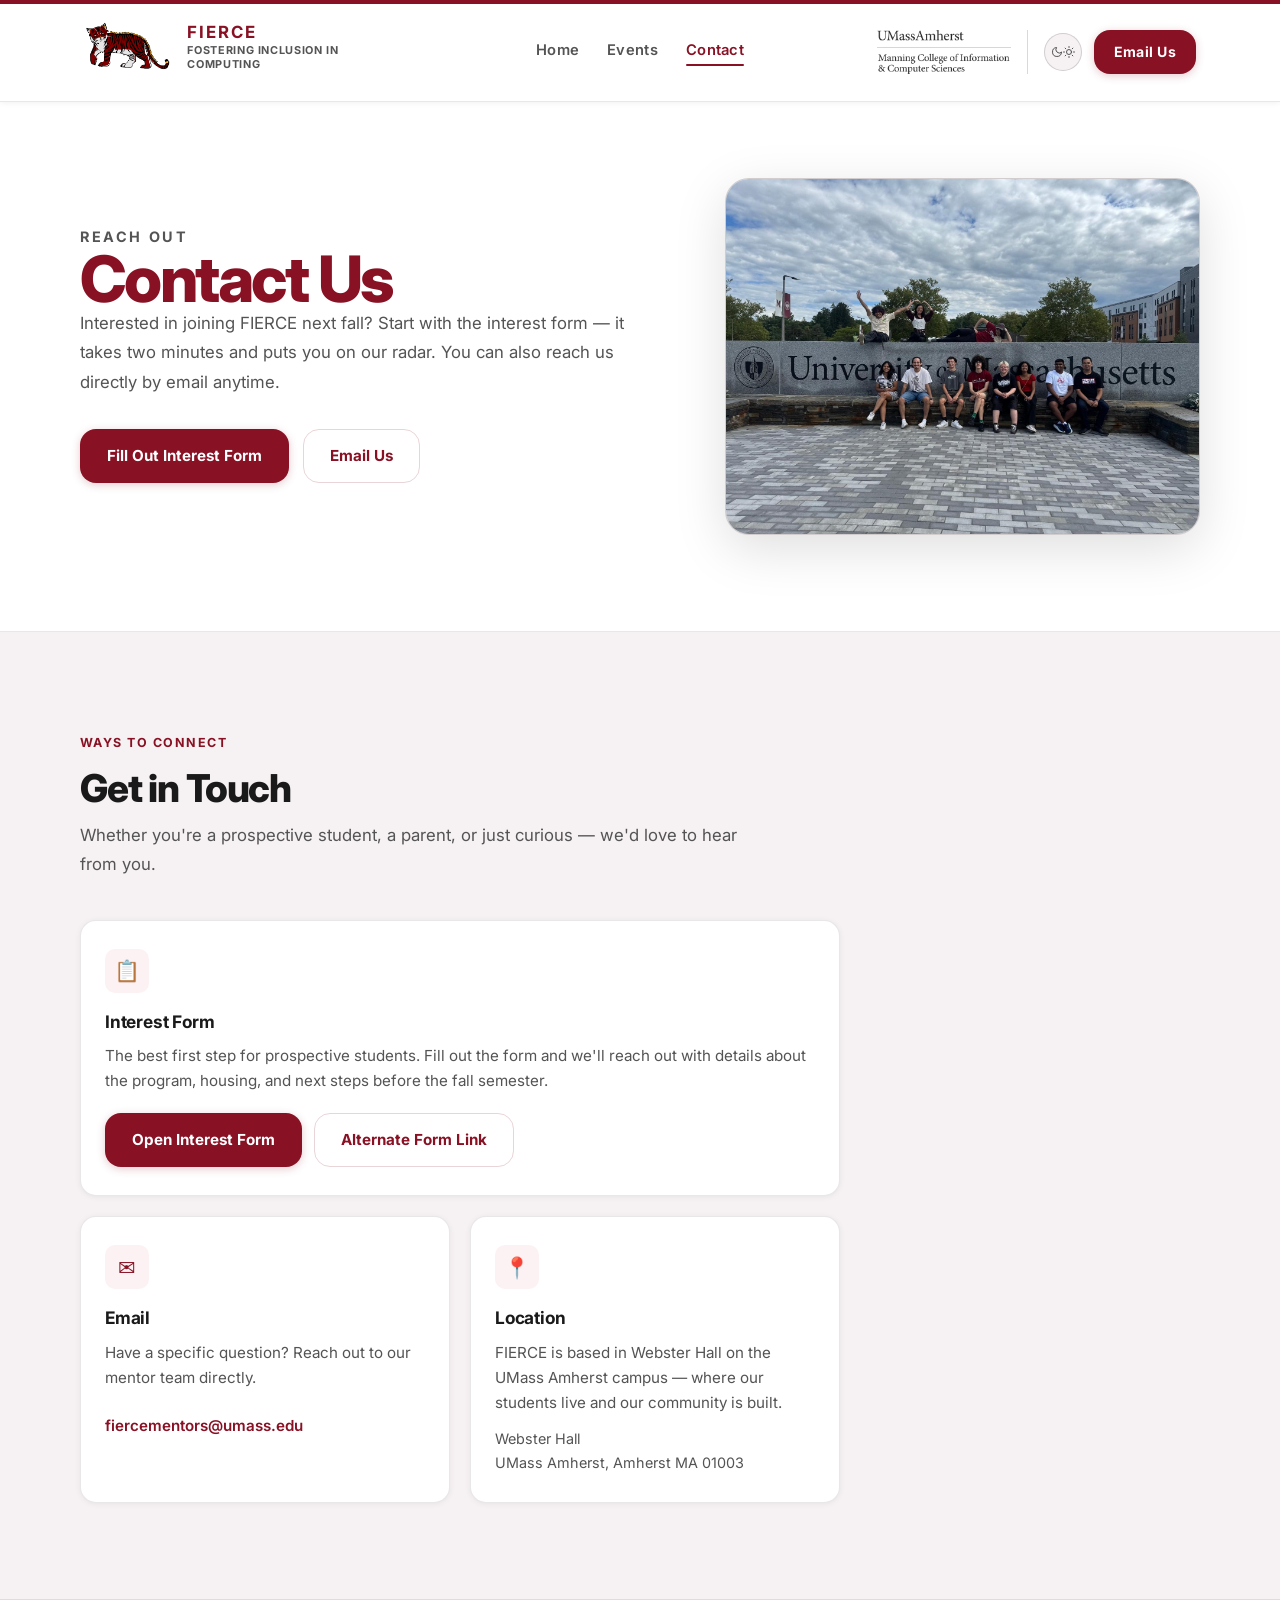
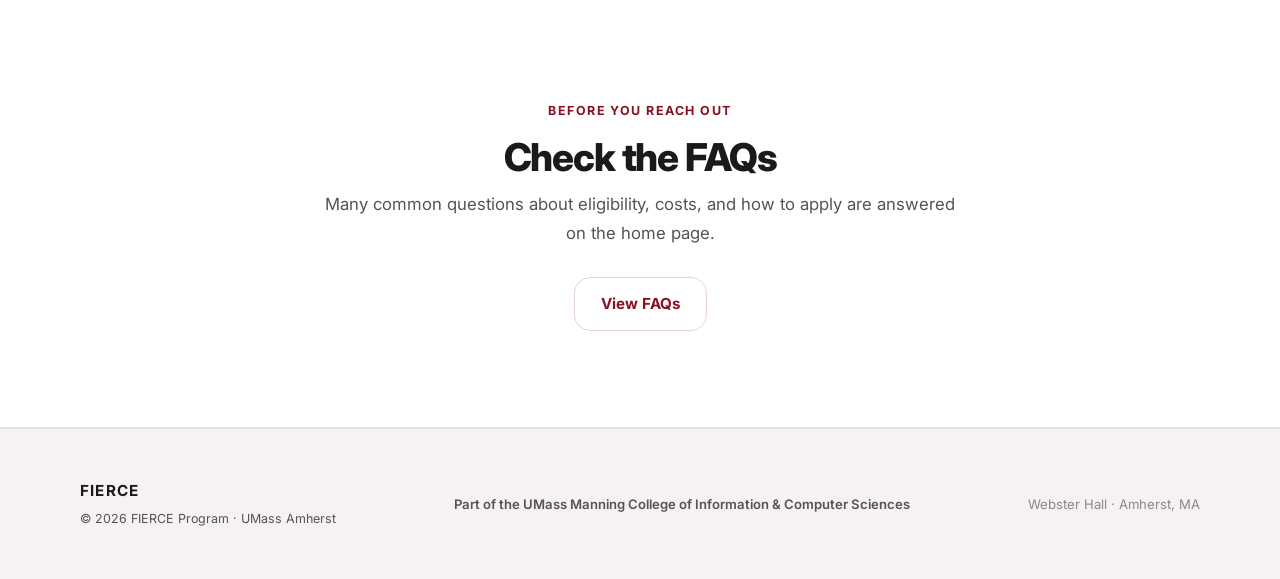
==== commit 59ff72db: "bug fixes and textual error handling" ====
--- a/contact.html
+++ b/contact.html
@@ -15,7 +15,7 @@
   <link rel="preconnect" href="https://fonts.gstatic.com" crossorigin>
   <link href="https://fonts.googleapis.com/css2?family=Inter:wght@400;500;600;700;800&display=swap" rel="stylesheet">
   <link rel="stylesheet" href="./styles.css">
-  <meta name="description" content="Connect with FIERCE — fill out the interest form or reach out directly to learn more about joining the program.">
+  <meta name="description" content="Connect with FIERCE — fill out the interest form or reach out directly to learn more about joining our Residential Academic Program (RAP).">
 </head>
 <body>
 
@@ -80,10 +80,6 @@
     <section class="hero">
       <div class="hero-inner">
         <div class="hero-copy">
-          <span class="hero-badge">
-            <span class="hero-badge-dot"></span>
-            A UMass CICS Program
-          </span>
           <h1>
             <span class="hero-pretitle">Reach Out</span>
             <span class="brand-word">Contact Us</span>
@@ -213,4 +209,4 @@
 
   <script src="./script.js"></script>
 </body>
-</html>
+</html>
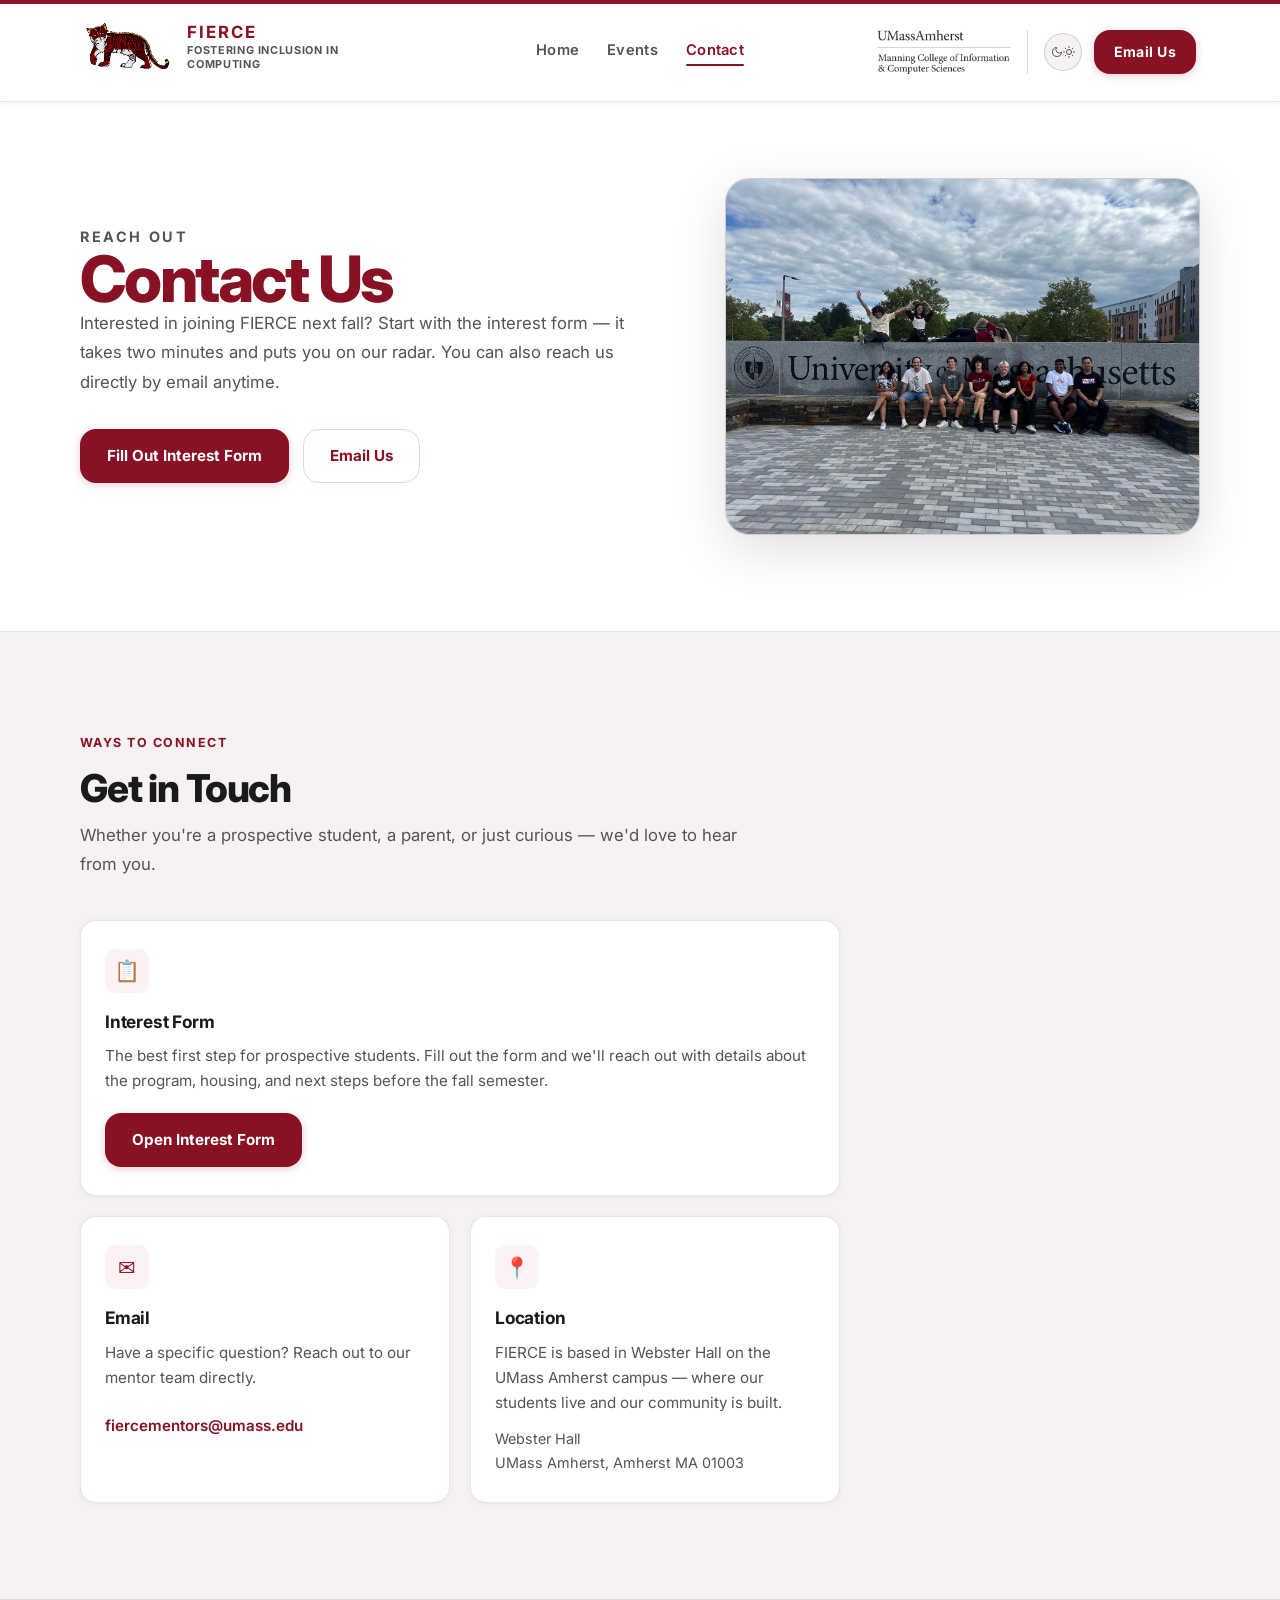
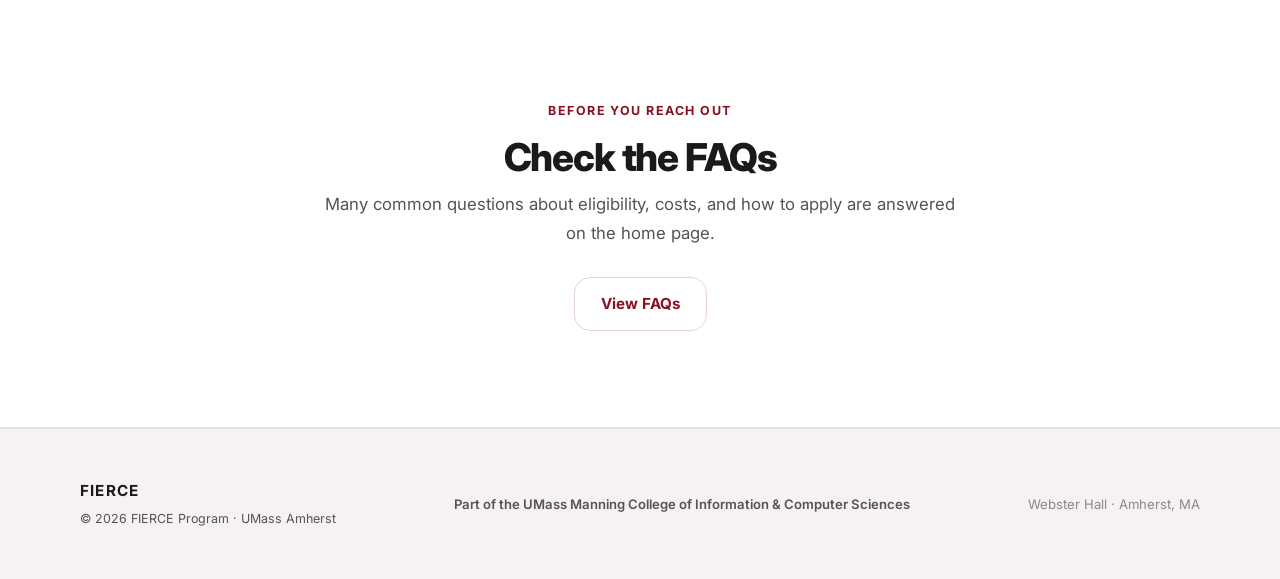
==== commit b5b0a3ee: "Removed Upa and removed alt form link" ====
--- a/contact.html
+++ b/contact.html
@@ -136,14 +136,6 @@
               >
                 Open Interest Form
               </a>
-              <a
-                href="https://docs.google.com/forms/d/e/1FAIpQLSfsRoMs9Gl7cdrTk_PYPb7lgUEUQUqZNWuWayUYBTMablyPmA/viewform?usp=publish-editor"
-                class="btn btn-secondary"
-                target="_blank"
-                rel="noopener noreferrer"
-              >
-                Alternate Form Link
-              </a>
             </div>
           </div>
 
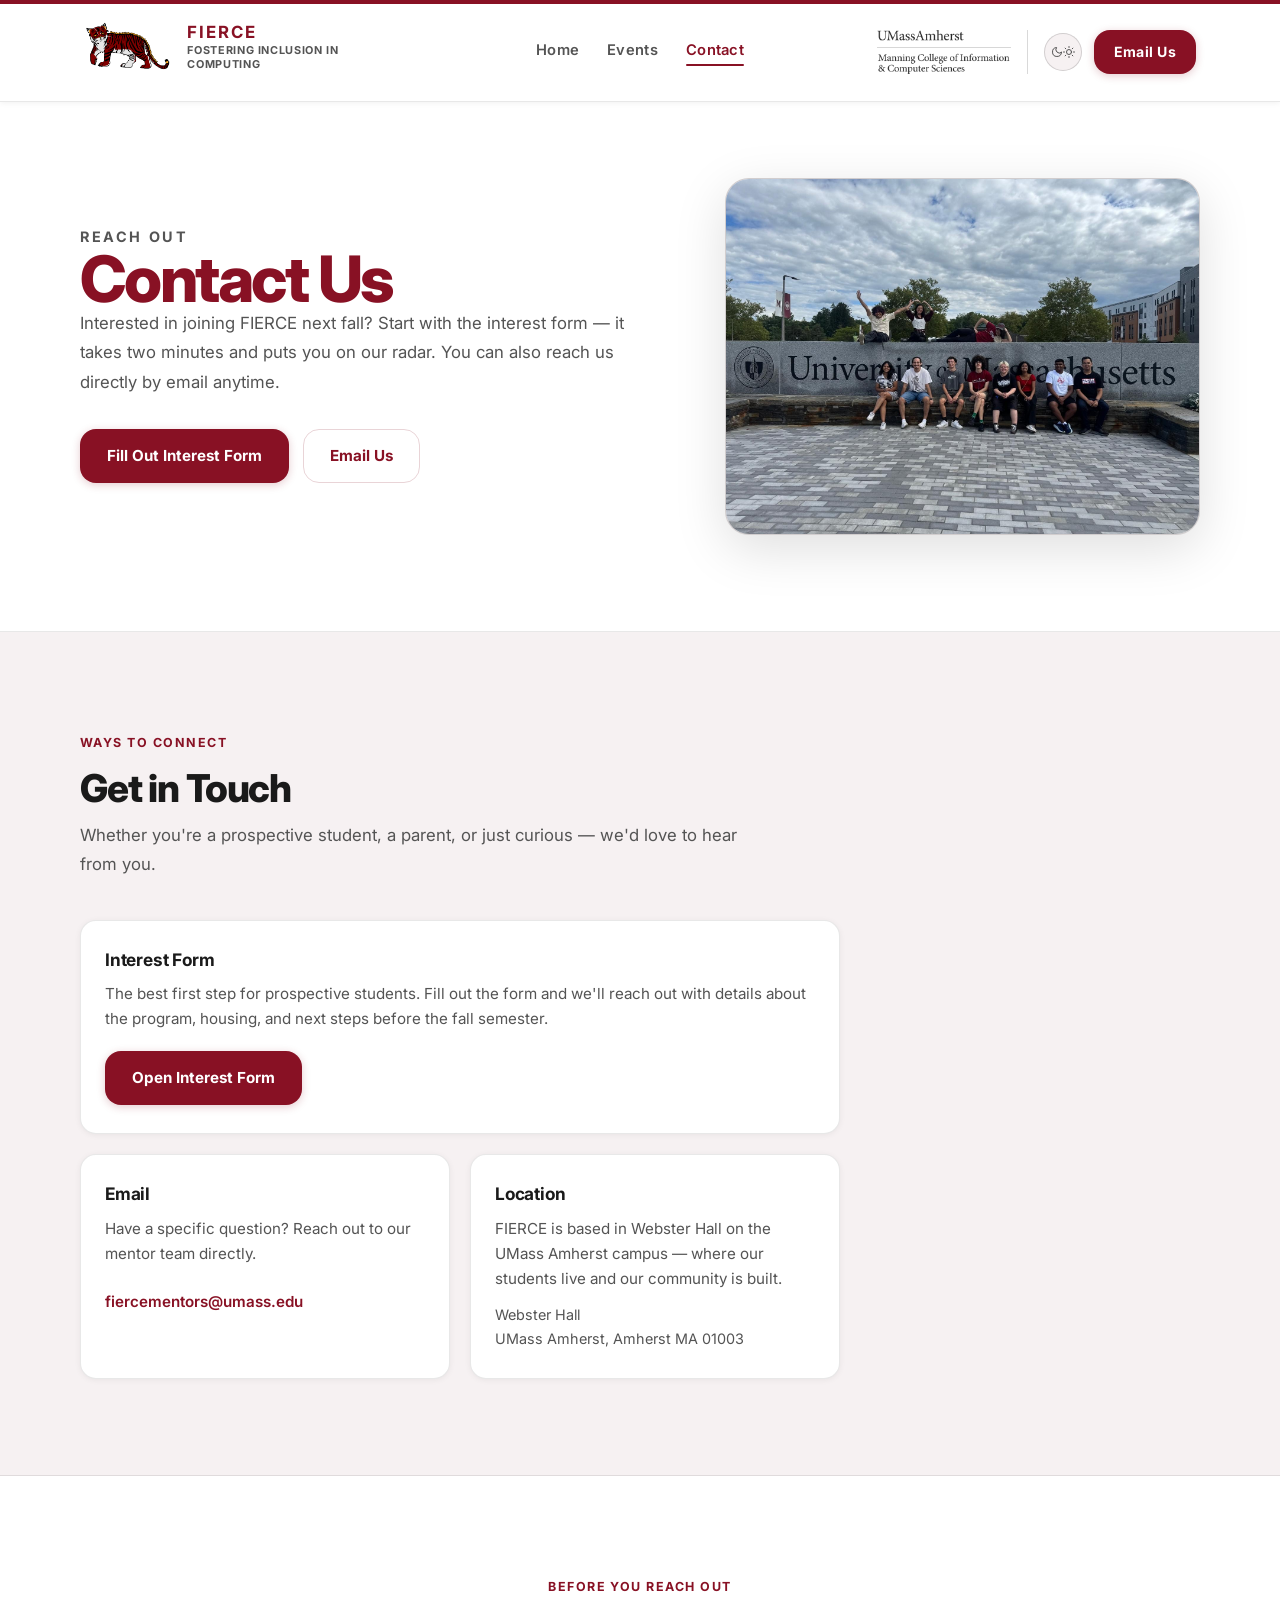
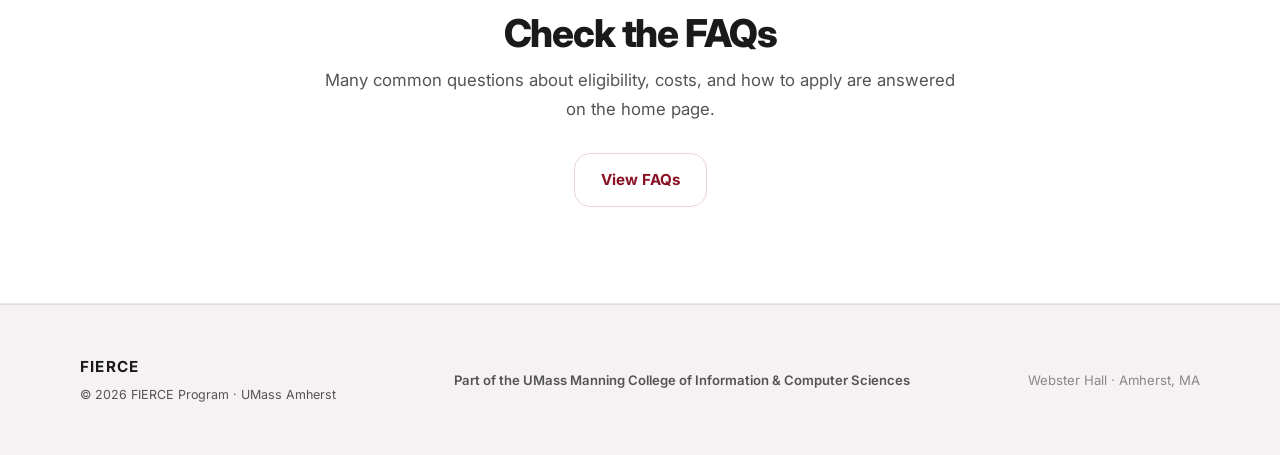
==== commit 019c2bfd: "removed emojis from site" ====
--- a/contact.html
+++ b/contact.html
@@ -122,7 +122,6 @@
         <div class="contact-grid">
 
           <div class="card card-wide">
-            <div class="card-icon" aria-hidden="true">📋</div>
             <h3>Interest Form</h3>
             <p>
               The best first step for prospective students. Fill out the form and we'll reach out with details about the program, housing, and next steps before the fall semester.
@@ -140,7 +139,6 @@
           </div>
 
           <div class="card">
-            <div class="card-icon" aria-hidden="true">✉️</div>
             <h3>Email</h3>
             <p>Have a specific question? Reach out to our mentor team directly.</p>
             <p style="margin-top: 12px;">
@@ -151,7 +149,6 @@
           </div>
 
           <div class="card">
-            <div class="card-icon" aria-hidden="true">📍</div>
             <h3>Location</h3>
             <p>FIERCE is based in Webster Hall on the UMass Amherst campus — where our students live and our community is built.</p>
             <p style="margin-top: 12px; color: var(--text-muted); font-size: 0.9rem;">
